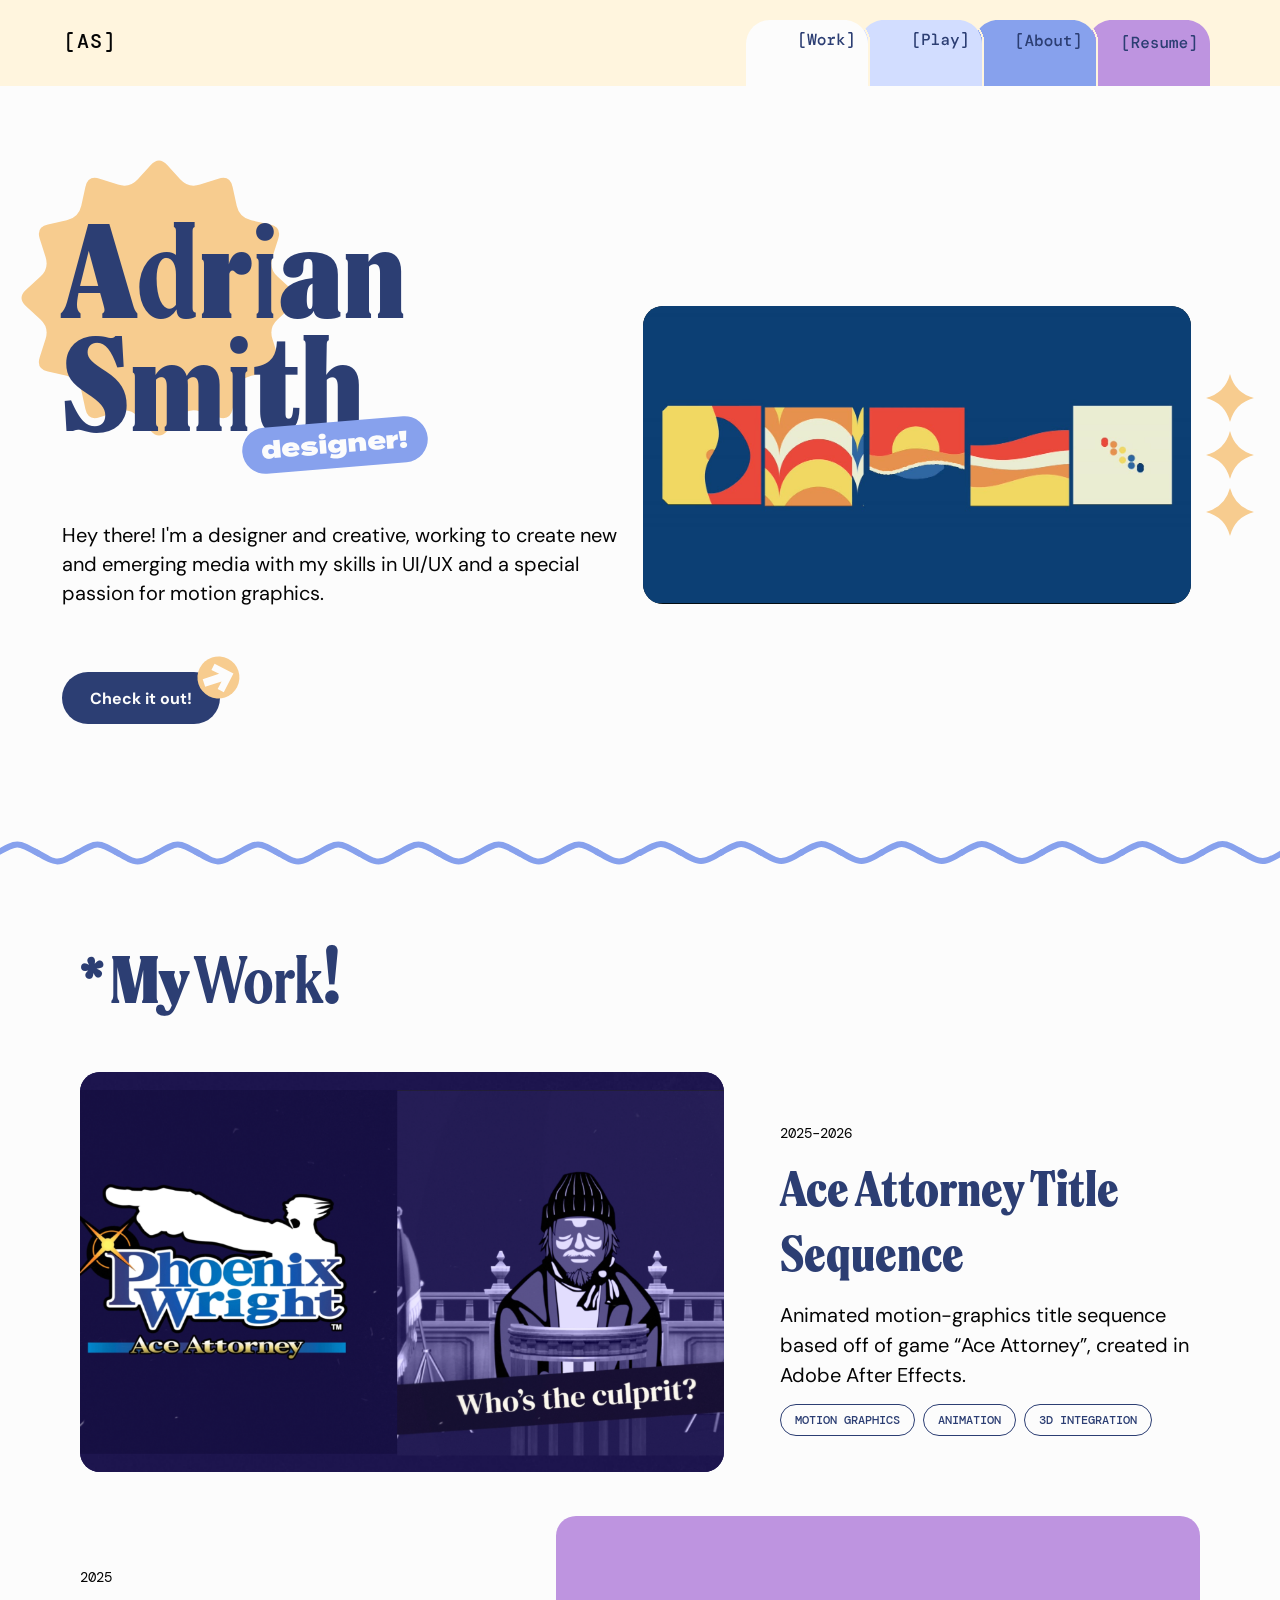
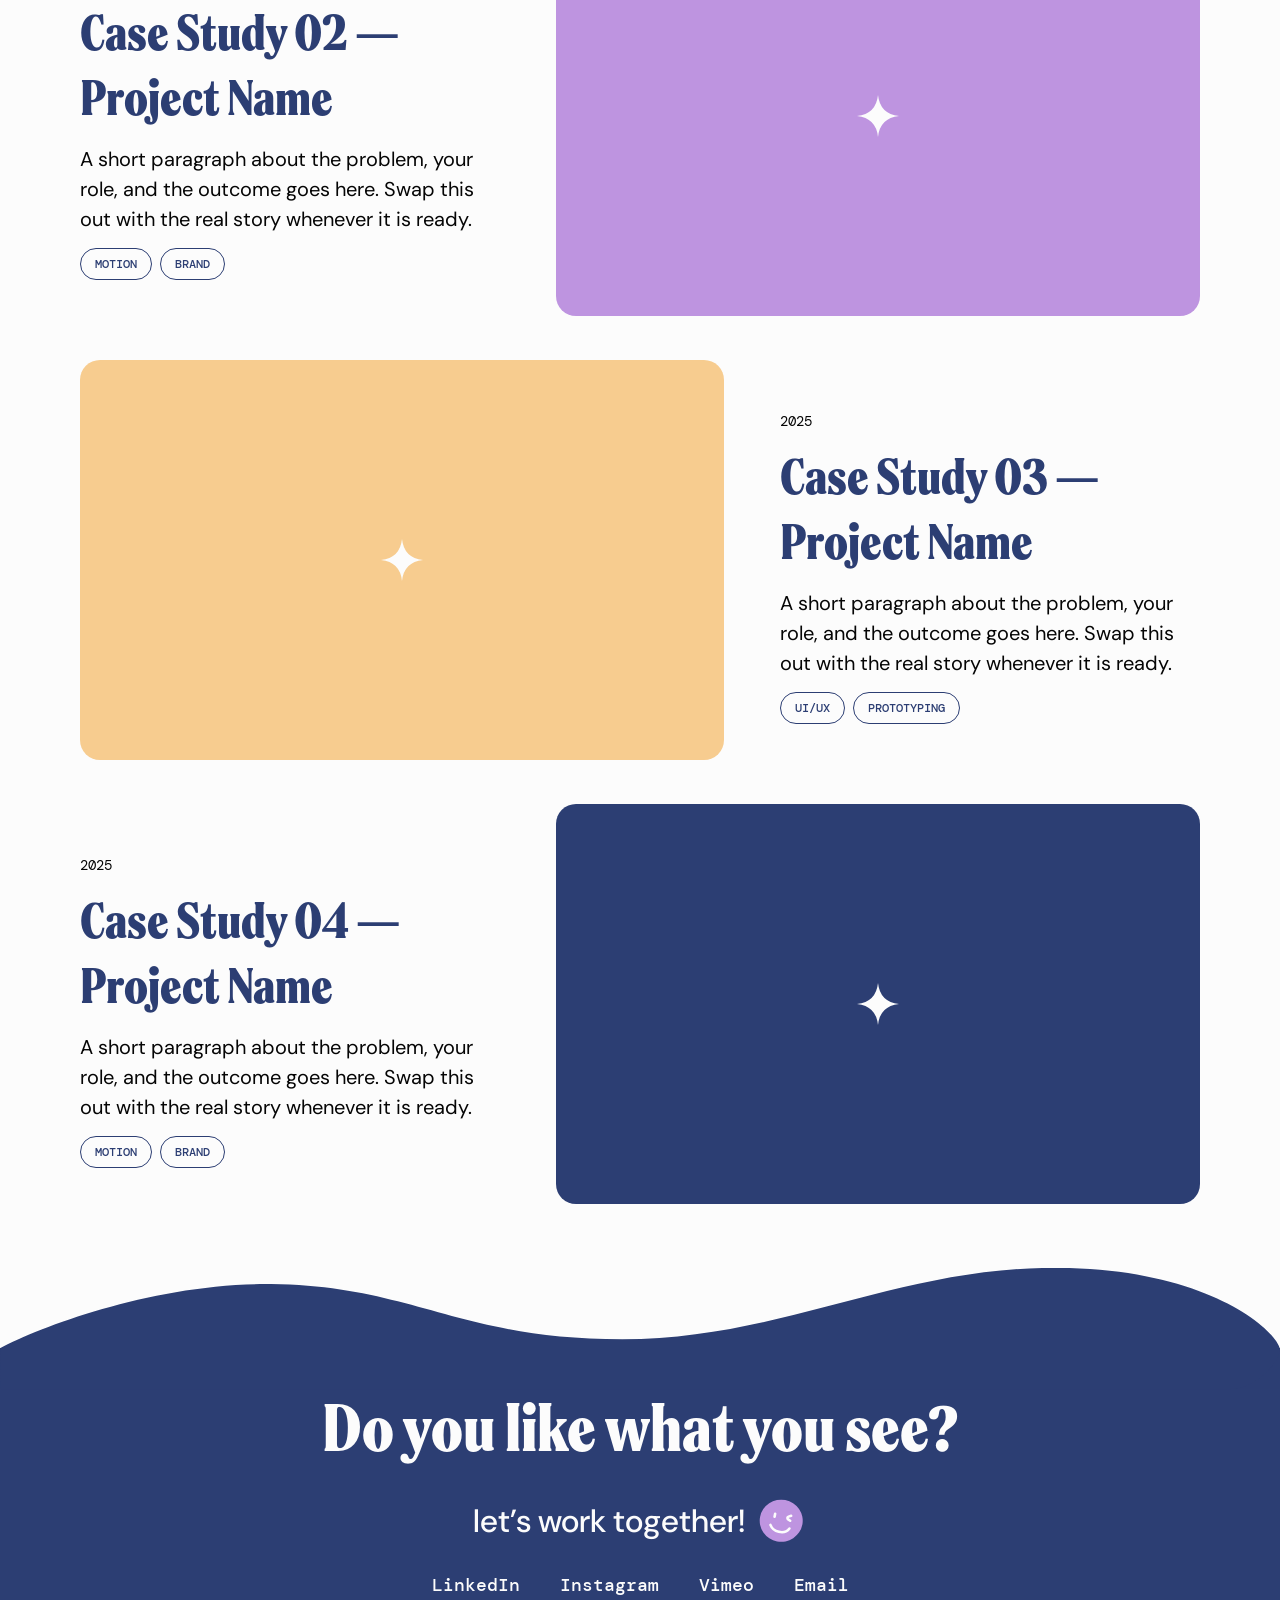
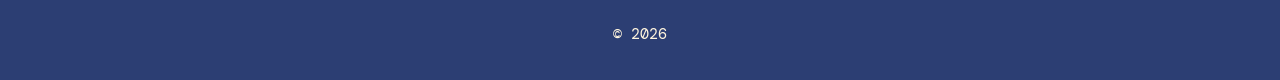
==== index.html @ fb42bdc0 "Add files via upload" ====
<!DOCTYPE html>
<html lang="en">
<head>
<meta charset="utf-8">
<meta name="viewport" content="width=device-width, initial-scale=1, viewport-fit=cover">
<meta name="theme-color" content="#fff5de">
<title>Adrian Smith — Designer</title>
<link rel="preconnect" href="https://fonts.googleapis.com">
<link rel="preconnect" href="https://fonts.gstatic.com" crossorigin>
<link href="https://fonts.googleapis.com/css2?family=DM+Mono:wght@400;500&family=DM+Sans:opsz,wght@9..40,400;9..40,500;9..40,600;9..40,700&display=swap" rel="stylesheet">
<link rel="stylesheet" href="styles.css">
<script>(function(){var d=document.documentElement;try{if(!matchMedia('(prefers-reduced-motion: reduce)').matches){d.classList.add('js');window.__RV_SELECTORS=".hero__title, .hero__intro, .hero .cta, .work__title, .cs__date, .cs__title, .cs__desc, .cs__tags, .case__col > *, .case__caption, .footer__title, .footer__ask, .footer__links, .footer__copy";setTimeout(function(){if(!window.__rv)d.classList.remove('js')},5000);}}catch(e){}})();</script>
</head>
<body>

<header class="navbar"><div class="navbar__inner">
  <a class="navbar__logo" href="#">[AS]</a>
  <nav class="navbar__tabs" aria-label="Primary">
    <a class="tab tab--work"   href="#work"   aria-label="Work"><img src="assets/tab_work.svg" alt=""></a>
    <a class="tab tab--play"   href="play.html"   aria-label="Play"><img src="assets/tab_play.svg" alt=""></a>
    <a class="tab tab--about"  href="about.html"  aria-label="About"><img src="assets/tab_about.svg" alt=""></a>
    <a class="tab tab--resume" href="resume.html" aria-label="Resume"><img src="assets/tab_resume.svg" alt=""></a>
  </nav>
</div></header>

<main>
  <section class="hero" aria-label="Introduction"><div class="hero__inner">
    <div class="hero__copy">
      <div class="hero__title">
        <img class="hero__burst" src="assets/starburst.svg" alt="">
        <h1 class="hero__name" aria-label="Adrian Smith, designer, maker, thinker and creative"><span aria-hidden="true">A<span class="w4">d</span>r<span class="w3">i</span>a<span class="w5">n</span><br>S<span class="w5">m</span><span class="w3">i</span>t<span class="w5">h</span></span></h1>
        <div class="hero__tag" id="tag" aria-hidden="true"><span id="tag-text">designer!</span></div>
      </div>
      <p class="hero__intro">Hey there! I'm a designer and creative, working to create new and emerging media with my skills in UI/UX and a special passion for motion graphics.</p>
      <a class="cta" id="cta" href="#work"><span class="cta__pill">Check it out!</span><img class="cta__arrow" src="assets/small_arrow.svg" alt=""></a>
    </div>

    <div class="hero__reel">
      <video id="reel" src="assets/motion-reel.mp4" poster="assets/reel-poster.jpg" autoplay muted loop playsinline preload="auto" aria-label="Motion reel"></video>
    </div>

    <img class="hero__sparkles" src="assets/sparkles.svg" alt="">
    <img class="hero__sparkles hero__sparkles--h" src="assets/sparkles-horizontal.svg" alt="">
  </div></section>

  <section class="work" id="work" aria-labelledby="work-title"><div class="work__inner">
    <div class="work__squiggle" aria-hidden="true"><img src="assets/border-element.svg" alt=""></div>
    <h2 class="work__title" id="work-title"><span>* My </span><span class="r">Work</span><span class="bang">!</span></h2>
    <article class="cs cs--link">
      <div class="cs__media cs__media--photo"><img class="cs__photo" src="assets/ace-attorney.png" alt="Ace Attorney title sequence frame" onerror="this.remove()"></div>
      <div class="cs__text">
        <p class="cs__date">2025–2026</p>
        <h3 class="cs__title"><a class="cs__link" href="ace-attorney.html" data-pt="ace-attorney">Ace Attorney Title Sequence</a></h3>
        <p class="cs__desc">Animated motion-graphics title sequence based off of game “Ace Attorney”, created in Adobe After Effects.</p>
        <ul class="cs__tags"><li>MOTION GRAPHICS</li><li>ANIMATION</li><li>3D INTEGRATION</li></ul>
      </div>
    </article>
    <article class="cs">
      <div class="cs__text">
        <p class="cs__date">2025</p>
        <h3 class="cs__title">Case Study 02 — Project Name</h3>
        <p class="cs__desc">A short paragraph about the problem, your role, and the outcome goes here. Swap this out with the real story whenever it is ready.</p>
        <ul class="cs__tags"><li>MOTION</li><li>BRAND</li></ul>
      </div>
      <div class="cs__media cs__media--purple"><img class="cs__star" src="assets/star-white.svg" alt=""></div>
    </article>
    <article class="cs">
      <div class="cs__media cs__media--yellow"><img class="cs__star" src="assets/star-white.svg" alt=""></div>
      <div class="cs__text">
        <p class="cs__date">2025</p>
        <h3 class="cs__title">Case Study 03 — Project Name</h3>
        <p class="cs__desc">A short paragraph about the problem, your role, and the outcome goes here. Swap this out with the real story whenever it is ready.</p>
        <ul class="cs__tags"><li>UI/UX</li><li>PROTOTYPING</li></ul>
      </div>
    </article>
    <article class="cs">
      <div class="cs__text">
        <p class="cs__date">2025</p>
        <h3 class="cs__title">Case Study 04 — Project Name</h3>
        <p class="cs__desc">A short paragraph about the problem, your role, and the outcome goes here. Swap this out with the real story whenever it is ready.</p>
        <ul class="cs__tags"><li>MOTION</li><li>BRAND</li></ul>
      </div>
      <div class="cs__media cs__media--blue"><img class="cs__star" src="assets/star-white.svg" alt=""></div>
    </article>
  </div></section>
</main>

<footer class="footer">
  <img class="footer__wave" src="assets/footer-wave.svg" alt="">
  <div class="footer__inner">
    <h2 class="footer__title">Do you like what you see?</h2>
    <p class="footer__ask">let’s work together! <span class="footer__smiley"><img src="assets/smiley.svg" alt=""></span></p>
    <nav class="footer__links" aria-label="Contact and social links">
      <a href="https://www.linkedin.com/in/emadriansmith" target="_blank" rel="noopener">LinkedIn</a>
      <a href="https://www.instagram.com/adrian.s.design/" target="_blank" rel="noopener">Instagram</a>
      <a href="https://vimeo.com/adriansdesign" target="_blank" rel="noopener">Vimeo</a>
      <a href="mailto:e.adriansdesign@gmail.com">Email</a>
    </nav>
    <p class="footer__copy">© 2026</p>
  </div>
</footer>

<script>
(function(){
  var reduce = window.matchMedia('(prefers-reduced-motion: reduce)').matches;

  /* ---- tagline: designer! → maker! → thinker! → creative! ---- */
  var words = [
    {t:'designer!', c:'#87a1ed', r:-4.7},
    {t:'maker!',    c:'#f7cc8f', r:6.92},
    {t:'thinker!',  c:'#be94e0', r:-6.29},
    {t:'creative!', c:'#8a38f5', r:5.42}
  ];
  var tag = document.getElementById('tag'), label = document.getElementById('tag-text'), i = 0, timer;
  function show(n){
    var w = words[n];
    tag.style.setProperty('--tag-bg', w.c);
    tag.style.setProperty('--tag-rot', w.r + 'deg');
    label.classList.add('is-out');
    setTimeout(function(){ label.textContent = w.t; label.classList.remove('is-out'); }, 130);
  }
  function start(){ stop(); timer = setInterval(function(){ i = (i + 1) % words.length; show(i); }, 2200); }
  function stop(){ clearInterval(timer); }
  tag.style.setProperty('--tag-bg', words[0].c); tag.style.setProperty('--tag-rot', words[0].r + 'deg');
  if (!reduce){
    start();
    document.addEventListener('visibilitychange', function(){ document.hidden ? stop() : start(); });
  }

  /* ---- "Check it out!" pressed state: ink fill + arrow spin (145° → 450°) ---- */
  var cta = document.getElementById('cta'), t0 = 0, rel;
  function press(){
    clearTimeout(rel); cta.classList.remove('is-pressed'); void cta.offsetWidth;
    cta.classList.add('is-pressed'); t0 = performance.now();
  }
  function release(){
    clearTimeout(rel);
    rel = setTimeout(function(){ cta.classList.remove('is-pressed'); }, Math.max(0, 620 - (performance.now() - t0)));
  }
  cta.addEventListener('pointerdown', press);
  ['pointerup','pointercancel','pointerleave'].forEach(function(e){ cta.addEventListener(e, release); });
  cta.addEventListener('keydown', function(e){ if ((e.key === 'Enter' || e.key === ' ') && !e.repeat) press(); });
  cta.addEventListener('keyup', release);
  cta.addEventListener('blur', release);

  /* ---- reduced motion: don't autoplay the reel ---- */
  if (reduce){ var v = document.getElementById('reel'); v.removeAttribute('autoplay'); v.pause(); v.controls = true; }
})();
</script>
<script src="site.js"></script>
</body>
</html>
---- styles.css ----
@font-face{font-family:"Spirits";src:url("fonts/SpiritsNeutral-Light.ttf") format("truetype");font-weight:300;font-display:swap}
@font-face{font-family:"Spirits";src:url("fonts/SpiritsNeutral-Regular.ttf") format("truetype");font-weight:400;font-display:swap}
@font-face{font-family:"Spirits";src:url("fonts/SpiritsNeutral-Medium.ttf") format("truetype");font-weight:500;font-display:swap}
@font-face{font-family:"Spirits";src:url("fonts/SpiritsNeutral-Black.ttf") format("truetype");font-weight:900;font-display:swap}
@font-face{font-family:"Termina";src:url("fonts/Termina-Black.ttf") format("truetype");font-weight:900;font-display:swap}

:root{
  --base:0ms;
  --blue-dark:#2c3e73;
  --blue-light:#87a1ed;
  --bg-page:#fcfcfc;
  --bg-cream:#fff5de;
  --purple:#be94e0;
  --violet:#8a38f5;
  --ink:#050505;
  --yellow:#f7cc8f;
  /* tab width: 122px on desktop, shrinks so all four tabs always fit the screen */
  --tw:min(122px, calc((100vw - 32px) / 3.803));
}
*{box-sizing:border-box}
html{-webkit-text-size-adjust:100%;text-size-adjust:100%}
html,body{margin:0}
html{scroll-behavior:smooth}
body{background:var(--bg-page);color:var(--ink);font-family:"DM Sans",system-ui,sans-serif;overflow-x:hidden}

/* ================= header / navbar (139:382) ================= */
.navbar{background:var(--bg-cream)}
.navbar__inner{
  position:relative;height:86px;max-width:1440px;margin:0 auto;overflow:hidden;
  padding:28px 70px 0 max(64px,env(safe-area-inset-left));
}
.navbar__logo{
  display:inline-block;font:500 20px/normal "DM Mono",ui-monospace,monospace;letter-spacing:1px;
  color:var(--ink);text-decoration:none;white-space:nowrap;
}
.navbar__tabs{position:absolute;right:70px;bottom:0;display:flex;align-items:flex-end}
.tab{
  --tab-color:#fff;
  position:relative;display:block;width:var(--tw);aspect-ratio:122/66;margin-left:calc(var(--tw) * -0.0656);
  transition:transform .22s cubic-bezier(.3,1.4,.5,1);-webkit-tap-highlight-color:transparent;
}
.tab:first-child{margin-left:0}
.tab img{position:absolute;left:0;top:0;width:101.64%;height:100%;max-width:none;display:block}
.tab::after{ /* fills the gap under a tab while it is lifted */
  content:"";position:absolute;left:0;right:0;top:100%;height:calc(var(--tw) * .14);background:var(--tab-color);
}
.tab:focus-visible,.tab:active{transform:translateY(calc(var(--tw) * -.1148));outline:none}
@media (hover:hover){.tab:hover{transform:translateY(calc(var(--tw) * -.1148))}}
.tab--work{--tab-color:#fcfcfc;z-index:4}
.tab--play{--tab-color:#d2ddff;z-index:3}
.tab--about{--tab-color:#87a1ed;z-index:2}
.tab--resume{--tab-color:#be94e0;z-index:1}

/* ================= hero (139:383) ================= */
.hero{background:var(--bg-page)}
.hero__inner{
  --fs:128px;               /* 1em of the title block = the 128px name size in the design */
  --copy-gap:43px;
  position:relative;max-width:1440px;margin:0 auto;min-height:758px;overflow:hidden;
  display:flex;align-items:center;gap:15px;
  padding:16px 64px 36px 62px;
}
.hero__copy{
  flex:none;width:566px;height:480px;
  display:flex;flex-direction:column;align-items:flex-start;gap:var(--copy-gap);
}

/* title block — every size is in em so the whole thing scales with --fs */
.hero__title{
  position:relative;flex:none;margin:0;font-size:var(--fs);
  width:2.8906em;height:2.0547em;
}
.hero__burst{position:absolute;left:-.3906em;top:-.5em;width:2.2969em;height:2.2969em;max-width:none}
.hero__name{
  position:absolute;left:0;top:0;width:2.8906em;margin:0;
  font:900 1em/.88 "Spirits",Georgia,serif;color:var(--blue-dark);white-space:nowrap;
}
.hero__name .w3{font-weight:300}.hero__name .w4{font-weight:400}.hero__name .w5{font-weight:500}

/* tagline pill — cycles designer / maker / thinker / creative (25:69) */
.hero__tag{
  position:absolute;left:1.40625em;top:1.6172em;width:1.4518em;height:.3594em;
  background:var(--tag-bg,#87a1ed);border-radius:.2656em;
  transform:rotate(var(--tag-rot,-4.7deg));
  transition:transform .6s cubic-bezier(.34,1.56,.64,1),background-color .45s ease;
}
.hero__tag span{
  position:absolute;left:calc(var(--fs) * .09375);top:calc(var(--fs) * .09375);width:calc(var(--fs) * 1.2656);display:block;
  font:900 .1875em/.88 "Termina","DM Sans",sans-serif;color:var(--bg-page);text-align:center;white-space:nowrap;
  transition:opacity .13s ease,transform .13s ease;
}
.hero__tag span.is-out{opacity:0;transform:translateY(-.25em) scale(.88)}

.hero__intro{
  flex:none;width:556px;max-width:100%;margin:0;
  font:400 20px/1.45 "DM Sans",system-ui,sans-serif;font-optical-sizing:auto;color:var(--ink);
}

/* "Check it out!" button — normal / hover / clicked (25:137) */
.cta{
  position:relative;flex:none;display:block;width:182.895px;height:73.447px;
  text-decoration:none;-webkit-tap-highlight-color:transparent;
}
.cta:focus-visible{outline:3px solid var(--blue-light);outline-offset:4px;border-radius:100px}
.cta__pill{
  position:absolute;left:0;top:21px;height:52px;display:flex;align-items:flex-start;padding:16px 28px;
  background:var(--blue-dark);border-radius:100px;
  font:700 16px/normal "DM Sans",system-ui,sans-serif;color:var(--bg-page);white-space:nowrap;
  transition:background-color .2s ease;
}
.cta__arrow{ /* the supplied small_arrow.svg already carries the −17.94° resting tilt */
  position:absolute;left:130px;top:0;width:52.895px;height:52.895px;display:block;max-width:none;
  transition:transform .4s cubic-bezier(.34,1.56,.64,1);
}
@media (hover:hover){
  .cta:hover .cta__pill{background:var(--purple)}
  .cta:hover .cta__arrow{transform:rotate(61.14deg)}      /* 43.2° absolute */
}
.cta.is-pressed .cta__pill{background:var(--ink)}
.cta.is-pressed .cta__arrow{
  transform:rotate(107.94deg);                             /* rests at 90° absolute */
  animation:arrow-spin .61s cubic-bezier(.5,0,.5,1) forwards;
}
@keyframes arrow-spin{from{transform:rotate(162.94deg)}to{transform:rotate(467.94deg)}}  /* 145° → 450° */

.hero__reel{
  position:relative;flex:0 1 708px;min-width:0;aspect-ratio:708/384;
  border-radius:20px;overflow:hidden;background:#030d12;
}
.hero__reel video{position:absolute;inset:0;width:100%;height:100%;object-fit:cover;display:block}
.hero__sparkles{flex:none;width:48px;height:162px;margin-right:-38px;display:block}
.hero__sparkles--h{display:none}

/* ================= stacked layout: tablet + phone ================= */
@media (max-width:1239px){
  .hero__inner{
    --fs:min(128px, calc((100vw - 40px) / 3.3));
    --copy-gap:clamp(24px, 4.5vw, 43px);
    flex-direction:column;align-items:flex-start;justify-content:flex-start;
    min-height:0;gap:clamp(28px,5vw,44px);
    padding:calc(var(--fs) * .5 + 14px) 20px 40px 20px;   /* top room for the starburst overhang */
  }
  .hero__copy{width:100%;height:auto}
  .hero__title{margin-left:calc(var(--fs) * .3906)}   /* room for the starburst overhang */
  .hero__intro{width:100%;max-width:560px;font-size:clamp(17px,2.4vw,20px)}
  .hero__reel{flex:none;width:100%;border-radius:clamp(14px,2.5vw,20px)}
  .hero__sparkles{display:none}
  .hero__sparkles--h{
    display:block;position:absolute;right:calc(20px + 4%);margin:0;width:clamp(78px,12vw,108px);height:auto;
    bottom:calc(40px + (100vw - 40px) * .5424 - 11px);   /* straddles the reel's top edge */
  }
}

/* ================= phone: tabs drop under the logo and scale to fit ================= */
@media (max-width:640px){
  .navbar__inner{height:auto;padding:16px 16px 0;display:flex;flex-direction:column;align-items:flex-start;gap:14px}
  .navbar__tabs{position:static;align-self:flex-end}
  .hero__inner{padding-inline:16px}
  .hero__sparkles--h{right:calc(16px + 4%);bottom:calc(40px + (100vw - 32px) * .5424 - 11px)}
}
@media (max-width:640px){ .hero__inner{--fs:min(128px, calc((100vw - 32px) / 3.3))} }


/* ================= case studies / "My Work!" (139:397) ================= */
.work{background:var(--bg-page)}
.work__inner{
  max-width:1440px;margin:0 auto;padding:74px 80px 144px;
  display:flex;flex-direction:column;align-items:stretch;gap:44px;
}
.work__title{
  margin:0;font:900 64px/normal "Spirits",Georgia,serif;letter-spacing:-1px;color:var(--blue-dark);white-space:nowrap;
}
.work__title .r{font-weight:400}
.work__title .bang{font-weight:400;font-size:82px;letter-spacing:-6px}
.cs{display:flex;align-items:center;gap:56px}
.cs__media{
  position:relative;flex:1 0 0;min-width:1px;height:400px;border-radius:20px;overflow:hidden;
  display:flex;align-items:center;justify-content:center;
}
.cs__media--photo{background:#1d1457}
.cs__media--purple{background:var(--purple)}
.cs__media--yellow{background:var(--yellow)}
.cs__media--blue{background:var(--blue-dark)}
.cs__photo{position:absolute;left:0;top:-37.5%;width:101%;height:169.17%;max-width:none;object-fit:cover;display:block}
.cs__star{width:42.3px;height:42.3px;display:block}
.cs__text{flex:none;width:420px;padding-top:16px;display:flex;flex-direction:column;align-items:flex-start;gap:14px}
.cs__date{margin:0;font:400 14px/normal "DM Mono",ui-monospace,monospace;color:var(--ink);white-space:nowrap}
.cs__title{margin:0;font:500 48px/normal "Spirits",Georgia,serif;color:var(--blue-dark)}
.cs__desc{margin:0;font:400 20px/1.5 "DM Sans",system-ui,sans-serif;font-optical-sizing:auto;color:var(--ink)}
.cs__tags{display:flex;flex-wrap:wrap;gap:0 8px;margin:0;padding:0;list-style:none}
.cs__tags li{
  border:1.5px solid var(--blue-dark);border-radius:100px;padding:7px 14px;
  font:500 12px/normal "DM Mono",ui-monospace,monospace;color:var(--blue-dark);white-space:nowrap;
}

@media (max-width:1023px){
  .work__inner{padding:clamp(40px,7vw,74px) clamp(20px,5vw,80px) clamp(64px,10vw,144px);gap:clamp(32px,5vw,44px)}
  .work__title{font-size:clamp(40px,10.5vw,64px)}
  .work__title .bang{font-size:1.28em;letter-spacing:-.073em}
  .cs{flex-direction:column;align-items:stretch;gap:20px}
  .cs__media{order:-1;flex:none;width:100%;height:auto;aspect-ratio:804/400;border-radius:clamp(14px,2.5vw,20px)}
  .cs__text{width:100%;padding-top:0}
  .cs__title{font-size:clamp(30px,7vw,48px)}
  .cs__desc{font-size:clamp(17px,2.4vw,20px)}
  .cs + .cs{margin-top:clamp(12px,3vw,24px)}
}


/* ================= squiggle divider (hero → work) ================= */
.work__inner{position:relative}
.work__squiggle{position:absolute;left:0;right:0;top:-3px;height:24px;overflow:hidden;pointer-events:none}
.work__squiggle img{position:absolute;left:50%;top:0;transform:translateX(-50%);width:1293px;height:24px;max-width:none;display:block}

/* ================= footer (139:449) — shared by every page ================= */
.footer{position:relative;background:var(--blue-dark);color:var(--bg-page)}
.footer__wave{ /* top edge: wave rising 90px above the footer, stretches full width */
  position:absolute;left:0;top:0;width:100%;height:clamp(64px,9.51vw,137px);
  transform:translateY(-65.85%);display:block;pointer-events:none;
}
.footer__inner{
  width:100%;max-width:1440px;margin:0 auto;padding:36px 20px;
  display:flex;flex-direction:column;align-items:center;gap:26px;text-align:center;
}
.footer__title{margin:0;max-width:760px;font:500 64px/normal "Spirits",Georgia,serif;color:var(--bg-page)}
.footer__ask{
  margin:0;display:flex;align-items:center;justify-content:center;gap:11px;
  font:500 32px/normal "DM Sans",system-ui,sans-serif;font-optical-sizing:auto;color:var(--bg-page);
}
.footer__smiley{width:50.43px;height:50.43px;display:flex;align-items:center;justify-content:center;flex:none}
.footer__smiley img{width:50.43px;height:50.43px;display:block}
.footer__links{display:flex;flex-wrap:wrap;justify-content:center;gap:8px 40px}
.footer__links a{
  font:500 18.2px/26px "DM Mono",ui-monospace,monospace;color:var(--bg-page);text-decoration:none;
  transition:color .2s ease;
}
.footer__links a:hover,.footer__links a:focus-visible{color:var(--yellow);outline:none;text-decoration:underline;text-underline-offset:4px}
.footer__copy{margin:0;font:400 15px/normal "DM Mono",ui-monospace,monospace;color:var(--bg-cream)}
@media (max-width:640px){
  .footer__title{font-size:clamp(34px,10vw,64px)}
  .footer__ask{font-size:clamp(22px,6.4vw,32px);gap:8px}
  .footer__inner{gap:22px;padding-block:32px}
  .footer__links{gap:8px 22px}
  .footer__links a{font-size:16px}
}

/* clickable case study row (stretched link) */
.cs--link{position:relative;cursor:pointer}
.cs__link{color:inherit;text-decoration:none}
.cs__link::after{content:"";position:absolute;inset:-12px;border-radius:28px}
.cs__link:focus-visible{outline:none}
.cs__link:focus-visible::after{outline:3px solid var(--blue-light);outline-offset:0}
.cs__media--photo .cs__photo{transition:transform .5s cubic-bezier(.2,.7,.2,1)}
/* highlighter sweep, line by line (JS splits the title into .hl-line spans; plain CSS fallback below) */
.cs__link{
  background-image:linear-gradient(var(--blue-light),var(--blue-light));
  background-repeat:no-repeat;background-position:0 50%;background-size:0% 100%;
  -webkit-box-decoration-break:clone;box-decoration-break:clone;
  padding:0 .12em;margin:0 -.12em;border-radius:.1em;
  transition:background-size .45s cubic-bezier(.65,0,.35,1);
}
.cs--link:hover .cs__link,.cs--link:focus-within .cs__link{background-size:100% 100%}
.cs__link.is-split{background:none;padding:0;margin:0;transition:none}
.hl-line{
  background-image:linear-gradient(var(--blue-light),var(--blue-light));
  background-repeat:no-repeat;background-position:0 50%;background-size:0% 100%;
  padding:0 .12em;margin:0 -.12em;border-radius:.1em;
  transition:background-size var(--d,.4s) cubic-bezier(.65,0,.35,1) var(--out-delay,0s);
}
.cs--link:hover .hl-line,.cs--link:focus-within .hl-line{background-size:100% 100%;transition-delay:var(--in-delay,0s)}

/* page transition: rest of the page fades while the image grows */
.pt-overlay{pointer-events:none}
.pt-leaving body > :not(.pt-overlay){opacity:0;transition:opacity .35s ease .05s}
@media (hover:hover){.cs--link:hover .cs__photo{transform:scale(1.035)}}
@media (prefers-reduced-motion:reduce){.cs__link,.hl-line{transition:none}.cs__media--photo .cs__photo{transition:none}.cs--link:hover .cs__photo{transform:none}}

/* ================= case study page (148:360) ================= */
.case{--pad:clamp(20px,5vw,64px);background:var(--bg-page);padding-bottom:clamp(88px,9vw,128px)}
.case__wrap{max-width:1440px;margin:0 auto;padding-inline:var(--pad)}
.case__intro{padding-top:clamp(32px,5vw,64px);display:flex;flex-direction:column;gap:18px}
.case__title{
  margin:0;max-width:632px;font:500 clamp(46px,9vw,96px)/1.07 "Spirits",Georgia,serif;
  letter-spacing:-1px;color:var(--blue-dark);
}
.case__meta{margin:0;display:grid;grid-template-columns:repeat(3,1fr);align-items:start}
.case__meta-item{display:flex;flex-direction:column;gap:18px}
.case__meta dt{margin:0;font:600 32px/1.45 "DM Sans",system-ui,sans-serif;font-optical-sizing:auto;color:var(--blue-dark)}
.case__meta dd{margin:0;font:400 19px/1.45 "DM Sans",system-ui,sans-serif;font-optical-sizing:auto;color:var(--ink)}
.case__meta-item--start{align-items:flex-start;text-align:left}
.case__meta-item--mid{align-items:center;text-align:center;justify-self:center;max-width:269px}
.case__meta-item--end{align-items:center;text-align:center;justify-self:end;max-width:235px}
.case__concept{display:flex;flex-direction:column;align-items:flex-start;gap:14px;padding:35px 0 17px}

.case__h2{margin:0;font:500 48px/normal "Spirits",Georgia,serif;color:var(--blue-dark)}
.case__h3{margin:0;font:400 24px/normal "DM Sans",system-ui,sans-serif;font-optical-sizing:auto;color:var(--blue-dark)}
.case__p{margin:0;max-width:746px;font:400 20px/1.5 "DM Sans",system-ui,sans-serif;font-optical-sizing:auto;color:var(--ink)}

.case__video{width:min(950px,100%);margin:clamp(20px,3vw,32px) auto 0;padding:10px}
.case__video-frame{position:relative;aspect-ratio:1920/1080;border-radius:15px;overflow:hidden;background:#0b0c12}
.case__video video{position:absolute;inset:0;width:100%;height:100%;object-fit:cover;display:block;background:#0b0c12}

/* centered 916px text column; paragraphs 746px, centered inside it */
.case__col{width:min(916px,100%);margin-inline:auto;display:flex;flex-direction:column;gap:18px}
.case__col .case__p{width:100%;align-self:center}
.case__section{padding-top:clamp(36px,5vw,64px)}
.case__section + .case__section{padding-top:clamp(28px,4vw,48px)}
.case__section--last{padding-top:clamp(28px,4vw,48px)}

.case__sketches{
  width:min(1009px,100%);margin:clamp(20px,3vw,32px) auto 0;padding:0 12.5px;
  display:grid;grid-template-columns:1fr 1fr;column-gap:3px;align-items:stretch;
}
.case__sketch{position:relative;overflow:hidden;border-radius:15px;background:#ebe7df}
.case__sketch img{position:absolute;inset:0;width:100%;height:100%;object-fit:cover;display:block}
.case__sketch--tall{aspect-ratio:490/428}
.case__sketch--wide{aspect-ratio:2338/1060}
.case__sketches-side{display:flex;flex-direction:column;justify-content:space-between;gap:20px}
.case__caption{max-width:466px;align-self:flex-end}

.case__moodboard{
  position:relative;width:min(990px,100%);margin:clamp(20px,3vw,33px) auto 0;aspect-ratio:990/718;
  border-radius:15px;overflow:hidden;background:#6e6e6e;
}
.case__moodboard img{position:absolute;inset:0;width:100%;height:100%;object-fit:cover;display:block}

@media (max-width:760px){
  .case__meta{grid-template-columns:1fr;row-gap:22px}
  .case__meta-item,.case__meta-item--mid,.case__meta-item--end{align-items:flex-start;text-align:left;justify-self:start;max-width:none;gap:4px}
  .case__meta dt{font-size:22px}
  .case__meta dd{font-size:18px}
  .case__h2{font-size:clamp(32px,9vw,48px)}
  .case__h3{font-size:20px}
  .case__p{font-size:18px}
  .case__video{padding:0}
  .case__sketches{grid-template-columns:1fr;row-gap:16px;padding:0}
  .case__caption{align-self:flex-start}
}

@media (prefers-reduced-motion:reduce){
  html{scroll-behavior:auto}
  .tab,.hero__tag,.hero__tag span,.cta__pill,.cta__arrow{transition:none}
  .cta.is-pressed .cta__arrow{animation:none}
}

/* ================= case page entrance ================= */
html.pt-bg{background:var(--bg-page)}
@keyframes rise{from{opacity:0;transform:translateY(18px)}to{opacity:1;transform:none}}
@media (prefers-reduced-motion:no-preference){
  .case__title,.case__meta,.case__concept{animation:rise .7s cubic-bezier(.2,.7,.2,1) both;animation-delay:calc(var(--i,0) * 90ms + var(--base))}
  .case__title{--i:0}.case__meta{--i:1}.case__concept{--i:2}
  html.pt-in{--base:560ms}
}

/* ================= scroll reveal (all pages; only active when JS is running and motion is allowed) ================= */
:is(.hero__title, .hero__intro, .hero .cta, .work__title, .cs__date, .cs__title, .cs__desc, .cs__tags, .case__col > *, .case__caption, .footer__title, .footer__ask, .footer__links, .footer__copy){
  transition:opacity .7s ease var(--rv-delay,0ms),transform .7s cubic-bezier(.2,.7,.2,1) var(--rv-delay,0ms);
}
html.js :is(.hero__title, .hero__intro, .hero .cta, .work__title, .cs__date, .cs__title, .cs__desc, .cs__tags, .case__col > *, .case__caption, .footer__title, .footer__ask, .footer__links, .footer__copy):not(.in){opacity:0;transform:translateY(18px)}
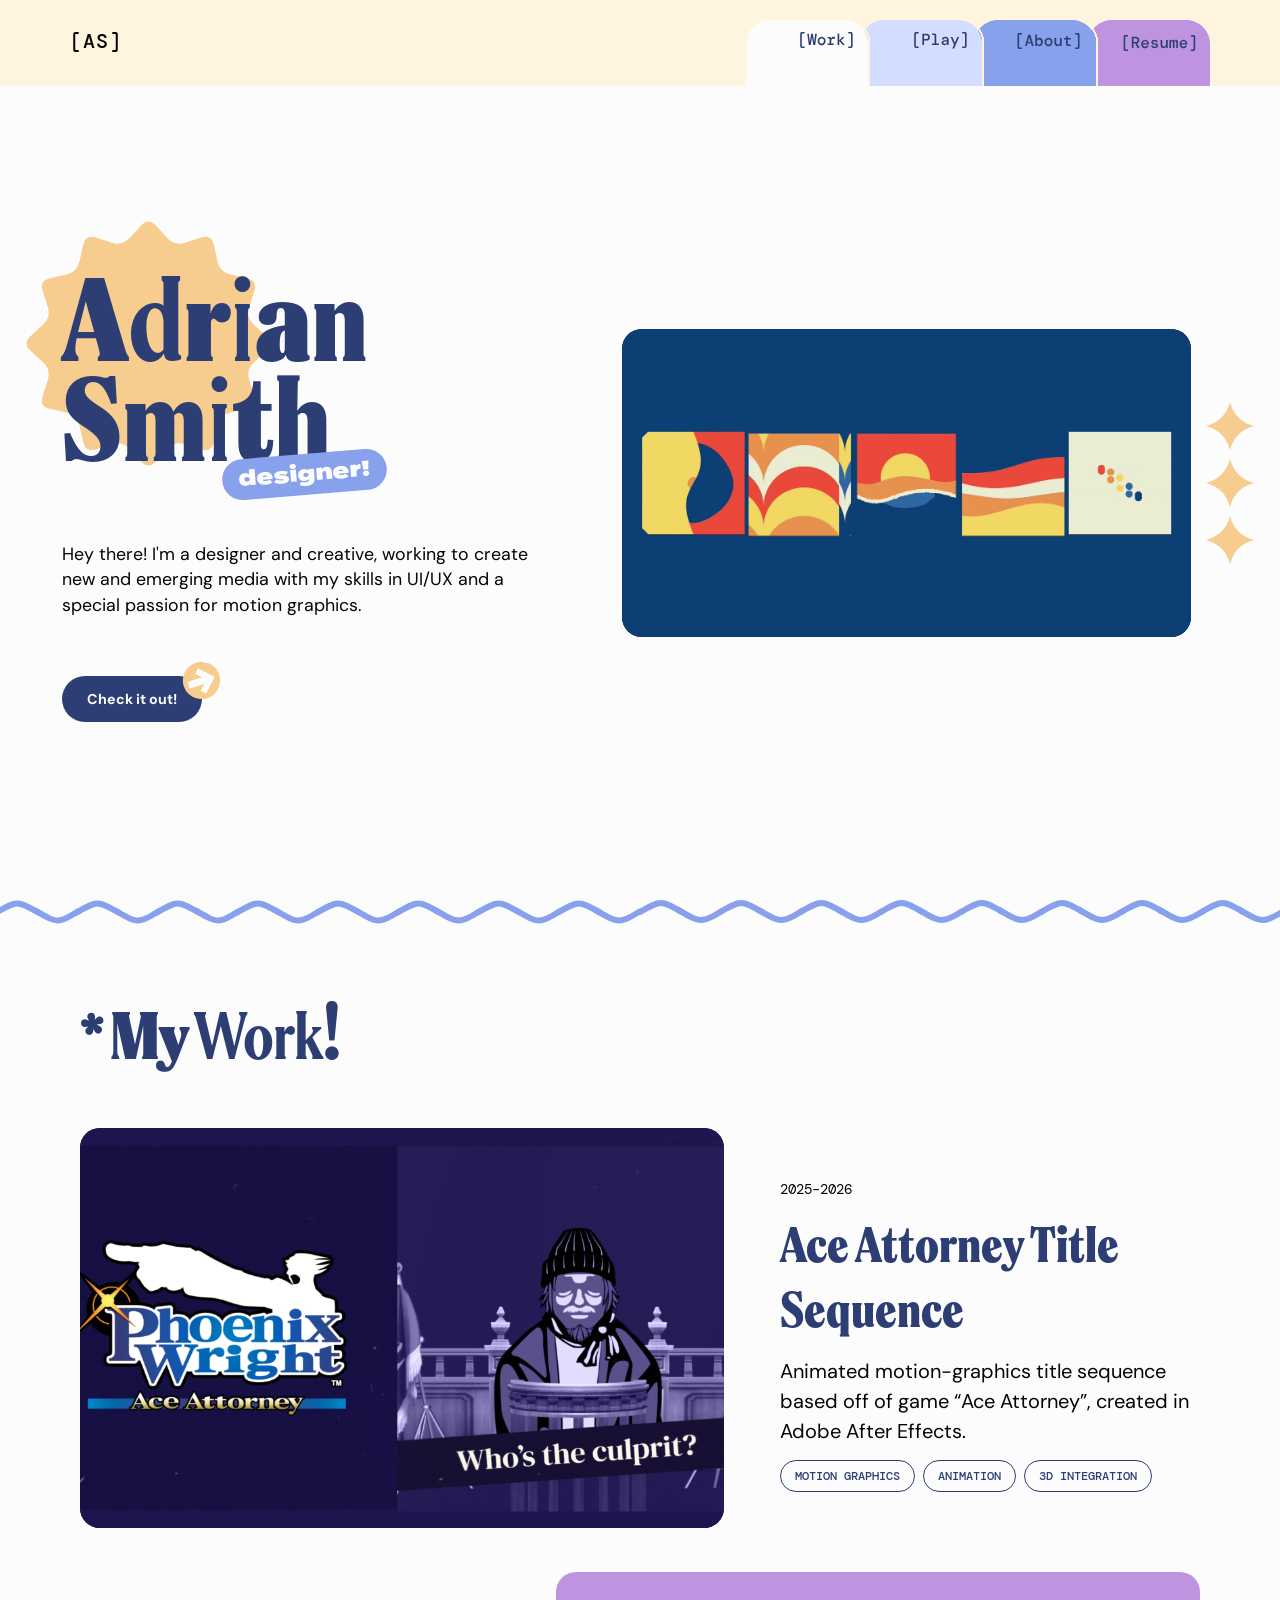
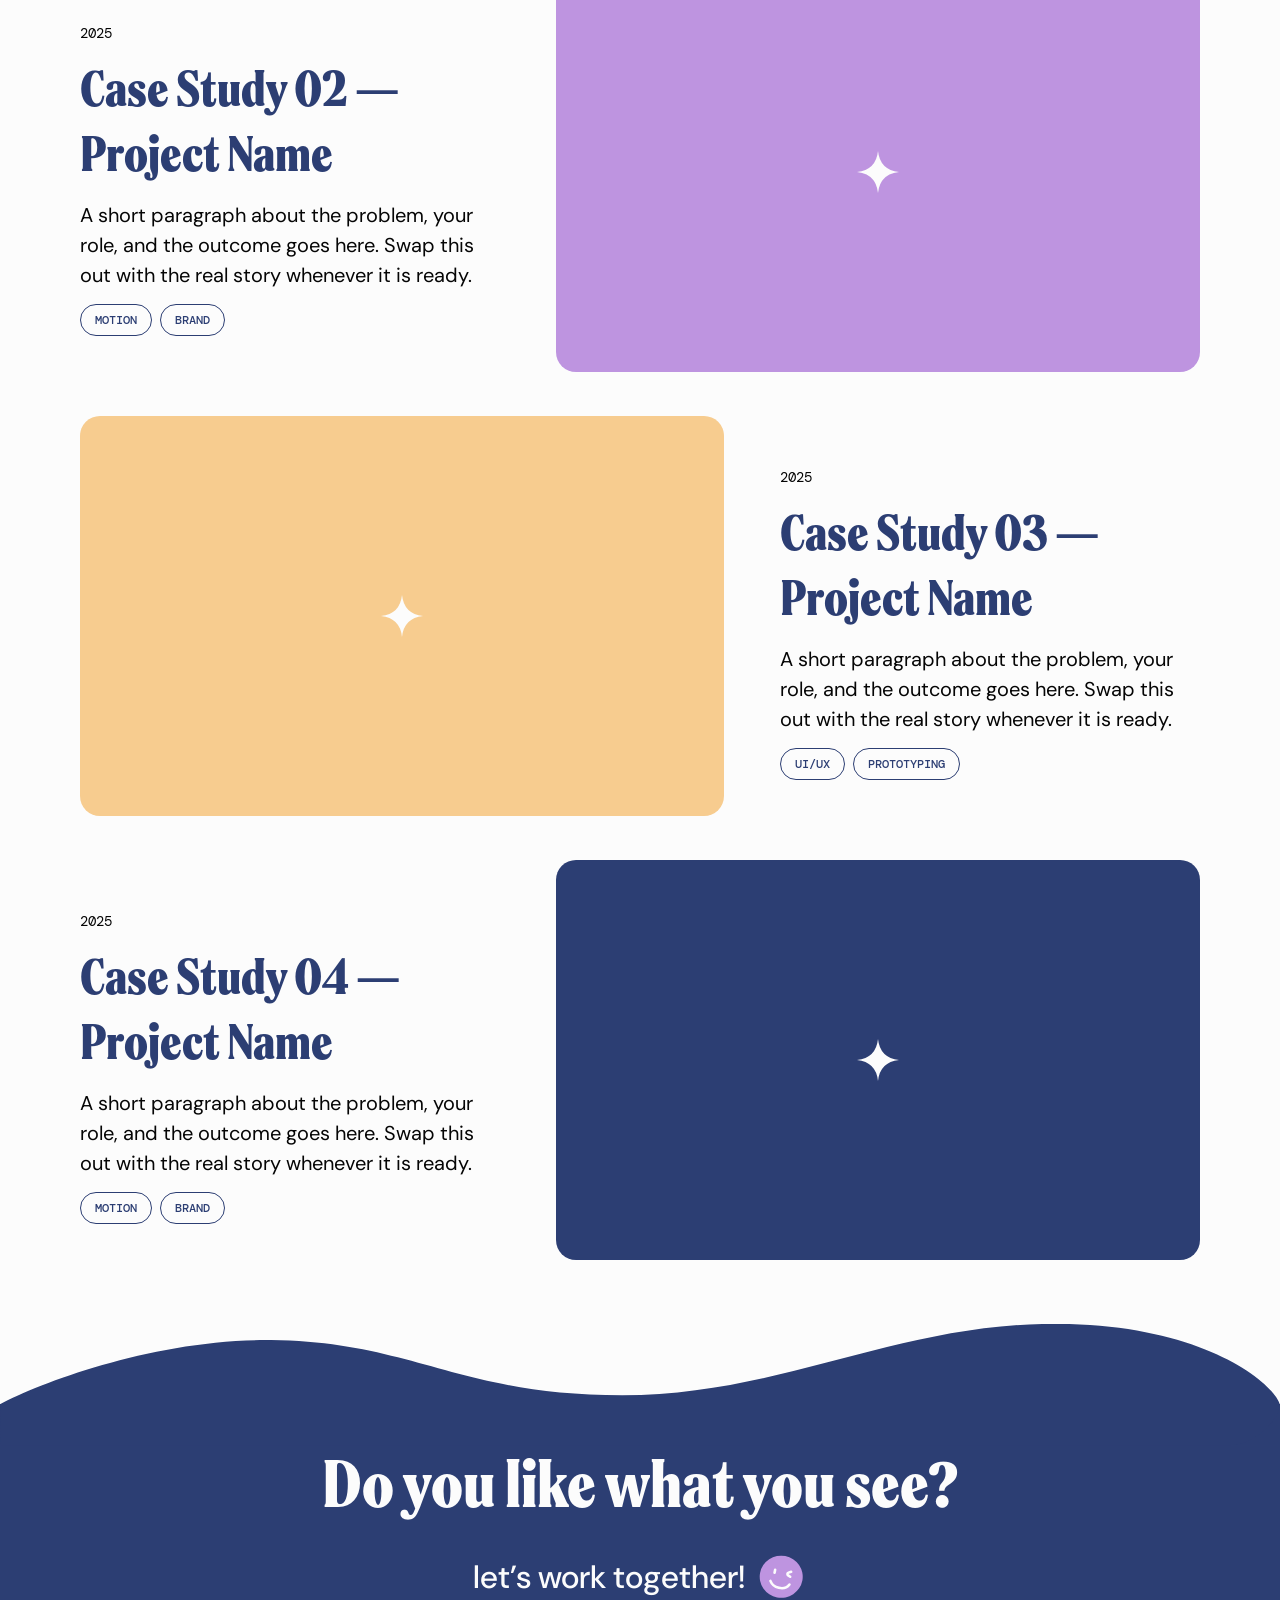
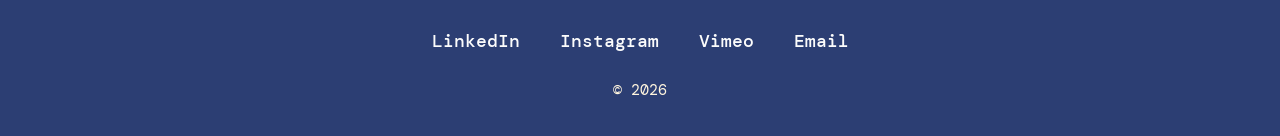
==== commit 25179db8: "Add files via upload" ====
--- a/index.html
+++ b/index.html
@@ -119,7 +119,7 @@
     label.classList.add('is-out');
     setTimeout(function(){ label.textContent = w.t; label.classList.remove('is-out'); }, 130);
   }
-  function start(){ stop(); timer = setInterval(function(){ i = (i + 1) % words.length; show(i); }, 2200); }
+  function start(){ stop(); timer = setInterval(function(){ i = (i + 1) % words.length; show(i); }, 1700); }
   function stop(){ clearInterval(timer); }
   tag.style.setProperty('--tag-bg', words[0].c); tag.style.setProperty('--tag-rot', words[0].r + 'deg');
   if (!reduce){
@@ -143,8 +143,8 @@
   cta.addEventListener('keyup', release);
   cta.addEventListener('blur', release);
 
-  /* ---- reduced motion: don't autoplay the reel ---- */
-  if (reduce){ var v = document.getElementById('reel'); v.removeAttribute('autoplay'); v.pause(); v.controls = true; }
+
+
 })();
 </script>
 <script src="site.js"></script>
--- a/styles.css
+++ b/styles.css
@@ -6,6 +6,7 @@
 
 :root{
   --base:0ms;
+  --edge:70px;                /* space between the screen edge and the logo / tabs */
   --blue-dark:#2c3e73;
   --blue-light:#87a1ed;
   --bg-page:#fcfcfc;
@@ -20,20 +21,28 @@
 *{box-sizing:border-box}
 html{-webkit-text-size-adjust:100%;text-size-adjust:100%}
 html,body{margin:0}
-html{scroll-behavior:smooth}
+html:not(.js){scroll-behavior:smooth}
+html{scroll-padding-top:var(--nav-vis,86px)}
 body{background:var(--bg-page);color:var(--ink);font-family:"DM Sans",system-ui,sans-serif;overflow-x:hidden}
 
 /* ================= header / navbar (139:382) ================= */
-.navbar{background:var(--bg-cream)}
+.navbar{
+  background:var(--bg-cream);position:sticky;top:0;z-index:100;
+  transition:transform .38s cubic-bezier(.2,.7,.2,1);
+}
+/* large screens: the nav scales up together with the hero (--nk is set in site.js, 1 → 1.25) */
+@media (min-width:1100px){.navbar__inner{zoom:var(--nk,1)}}
+@media (max-width:899px){:root{--edge:32px}}
+@media (max-width:640px){:root{--edge:16px}}
 .navbar__inner{
-  position:relative;height:86px;max-width:1440px;margin:0 auto;overflow:hidden;
-  padding:28px 70px 0 max(64px,env(safe-area-inset-left));
+  position:relative;height:86px;width:100%;overflow:hidden;
+  padding:28px calc(var(--edge) / var(--nk,1)) 0;      /* logo + tabs sit --edge (70px) from the screen edges */
 }
 .navbar__logo{
   display:inline-block;font:500 20px/normal "DM Mono",ui-monospace,monospace;letter-spacing:1px;
   color:var(--ink);text-decoration:none;white-space:nowrap;
 }
-.navbar__tabs{position:absolute;right:70px;bottom:0;display:flex;align-items:flex-end}
+.navbar__tabs{position:absolute;right:calc(var(--edge) / var(--nk,1));bottom:0;display:flex;align-items:flex-end}
 .tab{
   --tab-color:#fff;
   position:relative;display:block;width:var(--tw);aspect-ratio:122/66;margin-left:calc(var(--tw) * -0.0656);
@@ -41,8 +50,9 @@
 }
 .tab:first-child{margin-left:0}
 .tab img{position:absolute;left:0;top:0;width:101.64%;height:100%;max-width:none;display:block}
-.tab::after{ /* fills the gap under a tab while it is lifted */
-  content:"";position:absolute;left:0;right:0;top:100%;height:calc(var(--tw) * .14);background:var(--tab-color);
+.tab::after{ /* fills the gap under a lifted tab; its right edge carries the same 2px cream separator as the tab artwork */
+  content:"";position:absolute;left:0;right:calc(var(--tw) * -.0164);top:calc(100% - 1px);height:calc(var(--tw) * .14 + 1px);
+  background:linear-gradient(to right,var(--tab-color) calc(100% - var(--tw) * .0164),var(--bg-cream) 0);
 }
 .tab:focus-visible,.tab:active{transform:translateY(calc(var(--tw) * -.1148));outline:none}
 @media (hover:hover){.tab:hover{transform:translateY(calc(var(--tw) * -.1148))}}
@@ -52,7 +62,7 @@
 .tab--resume{--tab-color:#be94e0;z-index:1}
 
 /* ================= hero (139:383) ================= */
-.hero{background:var(--bg-page)}
+.hero{background:var(--bg-page);overflow:hidden}
 .hero__inner{
   --fs:128px;               /* 1em of the title block = the 128px name size in the design */
   --copy-gap:43px;
@@ -131,8 +141,18 @@
 .hero__sparkles{flex:none;width:48px;height:162px;margin-right:-38px;display:block}
 .hero__sparkles--h{display:none}
 
+/* desktop: hero fills the first screen exactly (window height minus the header, never more).
+   The text block grows only a little (--kc); the motion reel takes all the remaining width/height (--reel-w, set in JS) */
+@media (min-width:1100px){
+  .hero{height:calc(100svh - var(--header-h,86px));min-height:380px;display:flex;align-items:stretch}
+  .hero__inner{flex:1 1 auto;width:100%;max-width:none;height:auto;min-height:0;margin:0;justify-content:center;align-items:center}
+  .hero__copy{zoom:var(--kc,1);margin-right:var(--copy-extra,0px)}   /* extra space between text and reel */
+  .hero__reel{flex:none;width:var(--reel-w,708px)}
+}
+
 /* ================= stacked layout: tablet + phone ================= */
-@media (max-width:1239px){
+@media (max-width:1099px){
+  .hero{min-height:calc(100svh - var(--header-h,86px))}
   .hero__inner{
     --fs:min(128px, calc((100vw - 40px) / 3.3));
     --copy-gap:clamp(24px, 4.5vw, 43px);
@@ -155,10 +175,15 @@
 @media (max-width:640px){
   .navbar__inner{height:auto;padding:16px 16px 0;display:flex;flex-direction:column;align-items:flex-start;gap:14px}
   .navbar__tabs{position:static;align-self:flex-end}
+  .navbar__logo{line-height:26px}
+  .navbar.is-compact{transform:translateY(-56px)}
   .hero__inner{padding-inline:16px}
   .hero__sparkles--h{right:calc(16px + 4%);bottom:calc(40px + (100vw - 32px) * .5424 - 11px)}
 }
-@media (max-width:640px){ .hero__inner{--fs:min(128px, calc((100vw - 32px) / 3.3))} }
+@media (max-width:640px){
+  .hero__inner{--fs:min(128px, calc((100vw - 32px) / 3.3));--copy-gap:20px;gap:20px;padding-top:calc(var(--fs) * .5 + 6px);padding-bottom:24px}
+  .hero__sparkles--h{bottom:calc(24px + (100vw - 32px) * .5424 - 11px)}
+}
 
 
 /* ================= case studies / "My Work!" (139:397) ================= */
@@ -208,7 +233,7 @@
 
 /* ================= squiggle divider (hero → work) ================= */
 .work__inner{position:relative}
-.work__squiggle{position:absolute;left:0;right:0;top:-3px;height:24px;overflow:hidden;pointer-events:none}
+.work__squiggle{position:absolute;left:0;right:0;top:0;height:24px;overflow:hidden;pointer-events:none}
 .work__squiggle img{position:absolute;left:50%;top:0;transform:translateX(-50%);width:1293px;height:24px;max-width:none;display:block}
 
 /* ================= footer (139:449) — shared by every page ================= */
@@ -270,7 +295,7 @@
 
 /* page transition: rest of the page fades while the image grows */
 .pt-overlay{pointer-events:none}
-.pt-leaving body > :not(.pt-overlay){opacity:0;transition:opacity .35s ease .05s}
+.pt-leaving body > :not(.pt-overlay){opacity:0;transition:opacity .4s ease .12s}
 @media (hover:hover){.cs--link:hover .cs__photo{transform:scale(1.035)}}
 @media (prefers-reduced-motion:reduce){.cs__link,.hl-line{transition:none}.cs__media--photo .cs__photo{transition:none}.cs--link:hover .cs__photo{transform:none}}
 
@@ -346,9 +371,9 @@
 html.pt-bg{background:var(--bg-page)}
 @keyframes rise{from{opacity:0;transform:translateY(18px)}to{opacity:1;transform:none}}
 @media (prefers-reduced-motion:no-preference){
-  .case__title,.case__meta,.case__concept{animation:rise .7s cubic-bezier(.2,.7,.2,1) both;animation-delay:calc(var(--i,0) * 90ms + var(--base))}
-  .case__title{--i:0}.case__meta{--i:1}.case__concept{--i:2}
-  html.pt-in{--base:560ms}
+  .case__title,.case__meta,.case__concept,.case__video{animation:rise .7s cubic-bezier(.2,.7,.2,1) both;animation-delay:calc(var(--i,0) * 90ms + var(--base))}
+  .case__title{--i:0}.case__meta{--i:1}.case__concept{--i:2}.case__video{--i:3}
+  html.pt-in{--base:150ms}
 }
 
 /* ================= scroll reveal (all pages; only active when JS is running and motion is allowed) ================= */
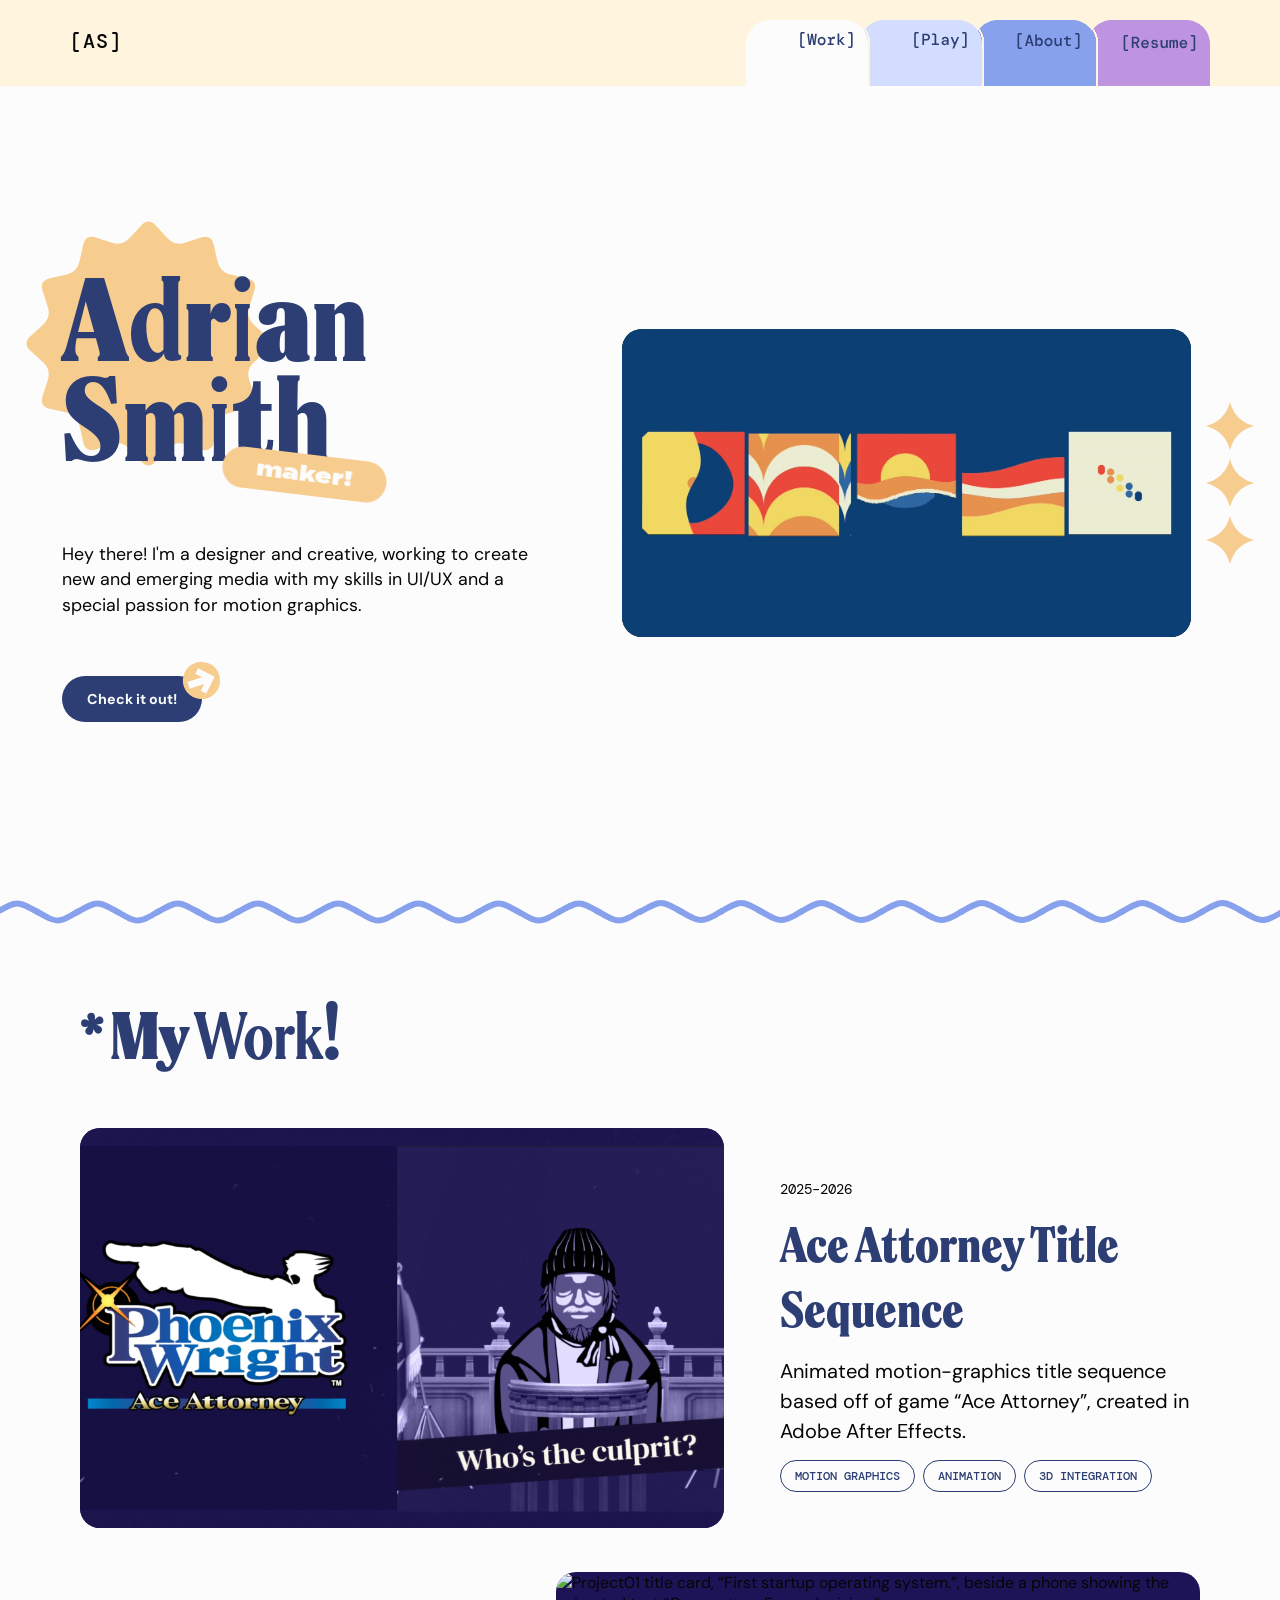
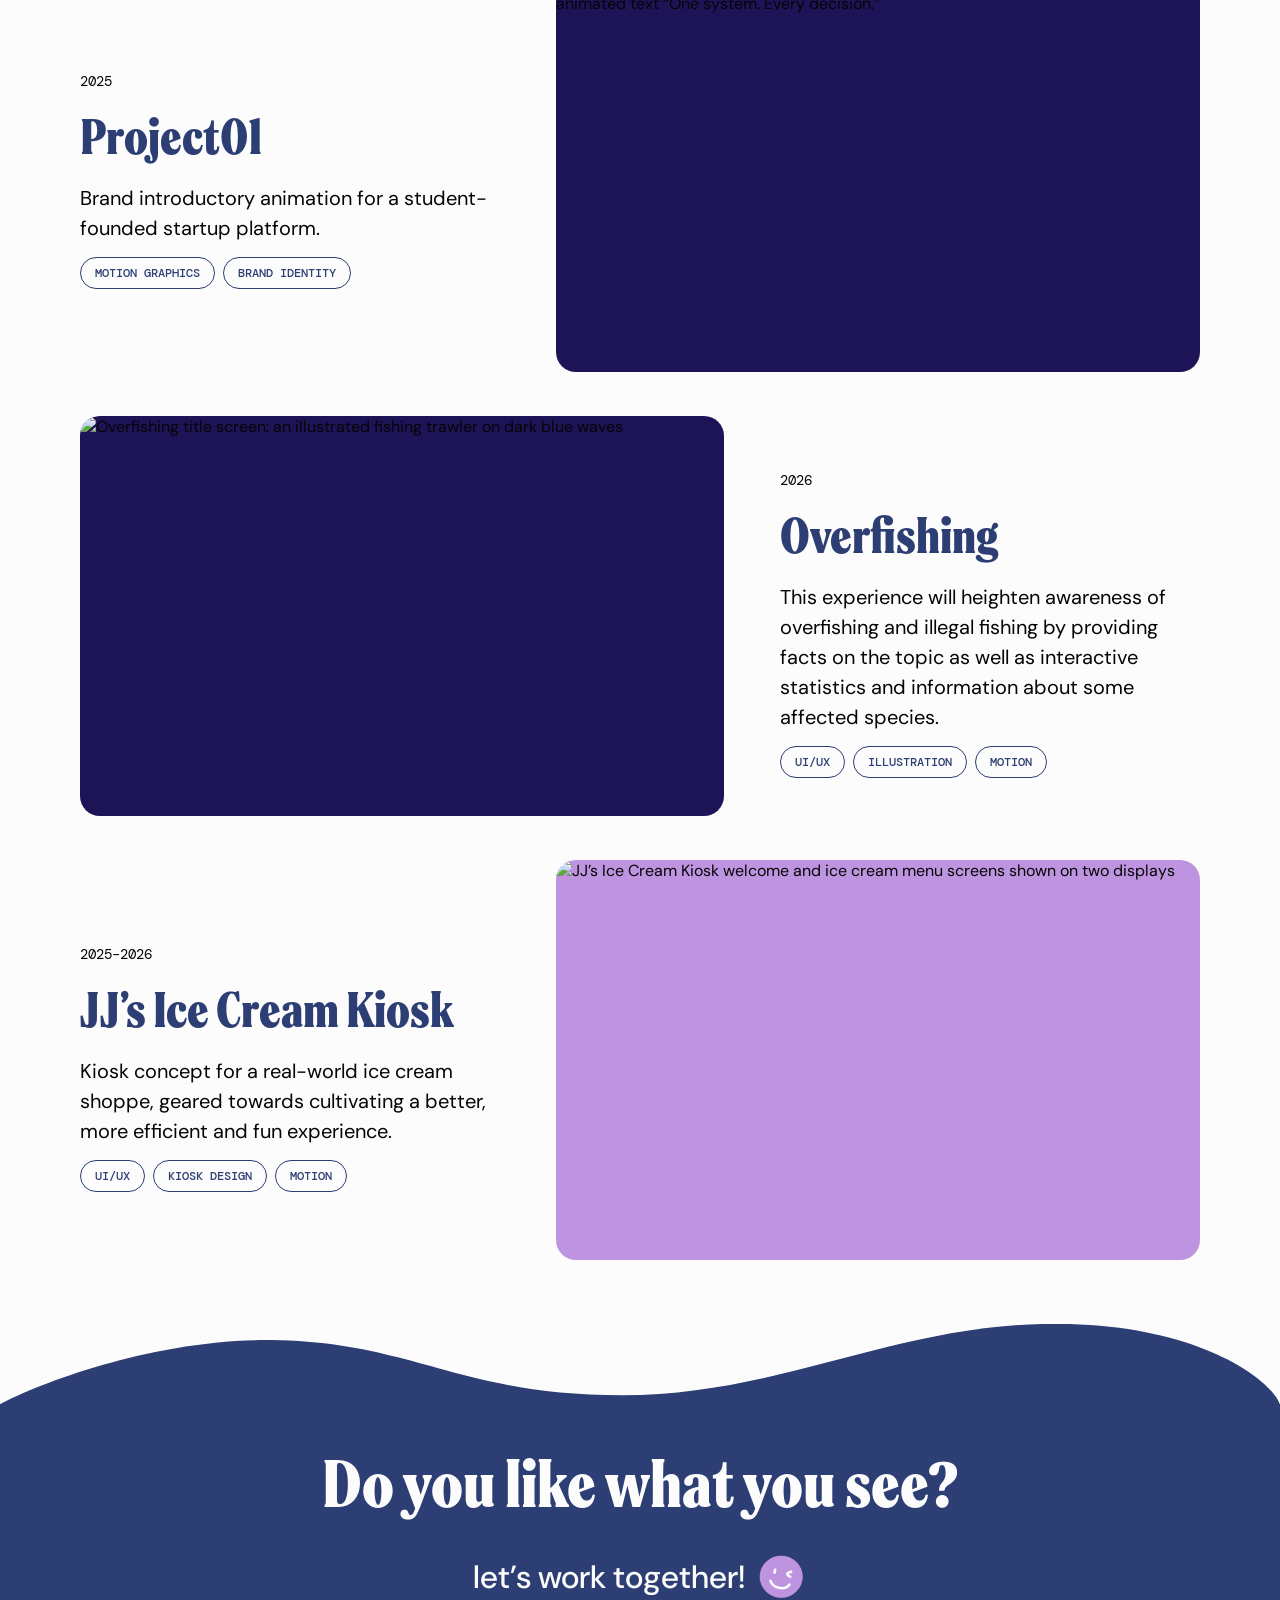
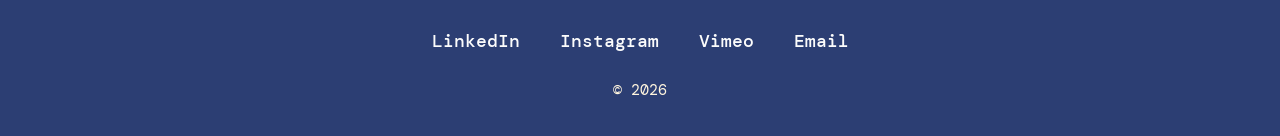
==== commit 0facfe8a: "Assets and HTML for portfolio" ====
--- a/index.html
+++ b/index.html
@@ -9,7 +9,7 @@
 <link rel="preconnect" href="https://fonts.gstatic.com" crossorigin>
 <link href="https://fonts.googleapis.com/css2?family=DM+Mono:wght@400;500&family=DM+Sans:opsz,wght@9..40,400;9..40,500;9..40,600;9..40,700&display=swap" rel="stylesheet">
 <link rel="stylesheet" href="styles.css">
-<script>(function(){var d=document.documentElement;try{if(!matchMedia('(prefers-reduced-motion: reduce)').matches){d.classList.add('js');window.__RV_SELECTORS=".hero__title, .hero__intro, .hero .cta, .work__title, .cs__date, .cs__title, .cs__desc, .cs__tags, .case__col > *, .case__caption, .footer__title, .footer__ask, .footer__links, .footer__copy";setTimeout(function(){if(!window.__rv)d.classList.remove('js')},5000);}}catch(e){}})();</script>
+<script>(function(){var d=document.documentElement;try{if(!matchMedia('(prefers-reduced-motion: reduce)').matches){d.classList.add('js');window.__RV_SELECTORS=".hero__title, .hero__intro, .hero .cta, .work__title, .cs__date, .cs__title, .cs__desc, .cs__tags, .case__col > *, .case__caption, .case__figcap, .footer__title, .footer__ask, .footer__links, .footer__copy";setTimeout(function(){if(!window.__rv)d.classList.remove('js')},5000);}}catch(e){}})();</script>
 </head>
 <body>
 
@@ -28,7 +28,7 @@
     <div class="hero__copy">
       <div class="hero__title">
         <img class="hero__burst" src="assets/starburst.svg" alt="">
-        <h1 class="hero__name" aria-label="Adrian Smith, designer, maker, thinker and creative"><span aria-hidden="true">A<span class="w4">d</span>r<span class="w3">i</span>a<span class="w5">n</span><br>S<span class="w5">m</span><span class="w3">i</span>t<span class="w5">h</span></span></h1>
+        <h1 class="hero__name" aria-label="Adrian Smith, designer, maker, thinker and creative"><span aria-hidden="true" id="name-letters"><span class="ch" style="--w:900;--alt:300">A</span><span class="ch" style="--w:400;--alt:900">d</span><span class="ch" style="--w:900;--alt:300">r</span><span class="ch" style="--w:300;--alt:900">i</span><span class="ch" style="--w:900;--alt:300">a</span><span class="ch" style="--w:500;--alt:900">n</span><br><span class="ch" style="--w:900;--alt:300">S</span><span class="ch" style="--w:500;--alt:900">m</span><span class="ch" style="--w:300;--alt:900">i</span><span class="ch" style="--w:900;--alt:300">t</span><span class="ch" style="--w:500;--alt:900">h</span></span></h1>
         <div class="hero__tag" id="tag" aria-hidden="true"><span id="tag-text">designer!</span></div>
       </div>
       <p class="hero__intro">Hey there! I'm a designer and creative, working to create new and emerging media with my skills in UI/UX and a special passion for motion graphics.</p>
@@ -55,32 +55,32 @@
         <ul class="cs__tags"><li>MOTION GRAPHICS</li><li>ANIMATION</li><li>3D INTEGRATION</li></ul>
       </div>
     </article>
-    <article class="cs">
+    <article class="cs cs--link">
       <div class="cs__text">
         <p class="cs__date">2025</p>
-        <h3 class="cs__title">Case Study 02 — Project Name</h3>
-        <p class="cs__desc">A short paragraph about the problem, your role, and the outcome goes here. Swap this out with the real story whenever it is ready.</p>
-        <ul class="cs__tags"><li>MOTION</li><li>BRAND</li></ul>
+        <h3 class="cs__title"><a class="cs__link" href="project01.html" data-pt="project01">Project01</a></h3>
+        <p class="cs__desc">Brand introductory animation for a student-founded startup platform.</p>
+        <ul class="cs__tags"><li>MOTION GRAPHICS</li><li>BRAND IDENTITY</li></ul>
       </div>
-      <div class="cs__media cs__media--purple"><img class="cs__star" src="assets/star-white.svg" alt=""></div>
+      <div class="cs__media cs__media--photo"><img class="cs__thumb" src="assets/project01-cover.png" alt="Project01 title card, “First startup operating system.”, beside a phone showing the animated text “One system. Every decision.”" loading="lazy"></div>
     </article>
-    <article class="cs">
-      <div class="cs__media cs__media--yellow"><img class="cs__star" src="assets/star-white.svg" alt=""></div>
+    <article class="cs cs--link">
+      <div class="cs__media cs__media--photo"><img class="cs__thumb" src="assets/overfishing-cover.jpg" alt="Overfishing title screen: an illustrated fishing trawler on dark blue waves" loading="lazy"></div>
       <div class="cs__text">
-        <p class="cs__date">2025</p>
-        <h3 class="cs__title">Case Study 03 — Project Name</h3>
-        <p class="cs__desc">A short paragraph about the problem, your role, and the outcome goes here. Swap this out with the real story whenever it is ready.</p>
-        <ul class="cs__tags"><li>UI/UX</li><li>PROTOTYPING</li></ul>
+        <p class="cs__date">2026</p>
+        <h3 class="cs__title"><a class="cs__link" href="overfishing.html" data-pt="overfishing">Overfishing</a></h3>
+        <p class="cs__desc">This experience will heighten awareness of overfishing and illegal fishing by providing facts on the topic as well as interactive statistics and information about some affected species.</p>
+        <ul class="cs__tags"><li>UI/UX</li><li>ILLUSTRATION</li><li>MOTION</li></ul>
       </div>
     </article>
-    <article class="cs">
+    <article class="cs cs--link">
       <div class="cs__text">
-        <p class="cs__date">2025</p>
-        <h3 class="cs__title">Case Study 04 — Project Name</h3>
-        <p class="cs__desc">A short paragraph about the problem, your role, and the outcome goes here. Swap this out with the real story whenever it is ready.</p>
-        <ul class="cs__tags"><li>MOTION</li><li>BRAND</li></ul>
+        <p class="cs__date">2025–2026</p>
+        <h3 class="cs__title"><a class="cs__link" href="jjs-ice-cream-kiosk.html" data-pt="jjs-ice-cream-kiosk">JJ’s Ice Cream Kiosk</a></h3>
+        <p class="cs__desc">Kiosk concept for a real-world ice cream shoppe, geared towards cultivating a better, more efficient and fun experience.</p>
+        <ul class="cs__tags"><li>UI/UX</li><li>KIOSK DESIGN</li><li>MOTION</li></ul>
       </div>
-      <div class="cs__media cs__media--blue"><img class="cs__star" src="assets/star-white.svg" alt=""></div>
+      <div class="cs__media cs__media--purple"><img class="cs__thumb" src="assets/kiosk-cover.png" alt="JJ’s Ice Cream Kiosk welcome and ice cream menu screens shown on two displays" loading="lazy"></div>
     </article>
   </div></section>
 </main>
--- a/styles.css
+++ b/styles.css
@@ -85,7 +85,15 @@
   position:absolute;left:0;top:0;width:2.8906em;margin:0;
   font:900 1em/.88 "Spirits",Georgia,serif;color:var(--blue-dark);white-space:nowrap;
 }
-.hero__name .w3{font-weight:300}.hero__name .w4{font-weight:400}.hero__name .w5{font-weight:500}
+.hero__name .ch{position:relative;display:inline-block;font-weight:var(--w,900);white-space:nowrap;cursor:default;-webkit-tap-highlight-color:transparent;touch-action:pan-y;will-change:transform}
+/* second layer in the opposite weight; swapped in instantly (no crossfade, so no ghosting) and the letter springs on every change */
+.hero__name .ch::after{content:attr(data-c);position:absolute;left:50%;top:0;font-weight:var(--alt,300);color:var(--blue-dark);white-space:nowrap;
+  opacity:0;transform:translateX(-50%);pointer-events:none}
+.hero__name .ch.alt{color:transparent}
+.hero__name .ch.alt::after{opacity:1}
+.hero__name .ch.pop{animation:chpop .42s cubic-bezier(.3,1.7,.5,1)}
+@keyframes chpop{0%{transform:scale(.82) rotate(-4deg)}100%{transform:none}}
+@media (prefers-reduced-motion:reduce){.hero__name .ch.pop{animation:none}}
 
 /* tagline pill — cycles designer / maker / thinker / creative (25:69) */
 .hero__tag{
@@ -326,7 +334,7 @@
 
 /* centered 916px text column; paragraphs 746px, centered inside it */
 .case__col{width:min(916px,100%);margin-inline:auto;display:flex;flex-direction:column;gap:18px}
-.case__col .case__p{width:100%;align-self:center}
+.case__col .case__p{width:100%;align-self:flex-start}
 .case__section{padding-top:clamp(36px,5vw,64px)}
 .case__section + .case__section{padding-top:clamp(28px,4vw,48px)}
 .case__section--last{padding-top:clamp(28px,4vw,48px)}
@@ -340,7 +348,7 @@
 .case__sketch--tall{aspect-ratio:490/428}
 .case__sketch--wide{aspect-ratio:2338/1060}
 .case__sketches-side{display:flex;flex-direction:column;justify-content:space-between;gap:20px}
-.case__caption{max-width:466px;align-self:flex-end}
+.case__caption{max-width:466px;align-self:flex-start}
 
 .case__moodboard{
   position:relative;width:min(990px,100%);margin:clamp(20px,3vw,33px) auto 0;aspect-ratio:990/718;
@@ -367,6 +375,34 @@
   .cta.is-pressed .cta__arrow{animation:none}
 }
 
+/* ================= case page: figures + lightbox ================= */
+.case__fig{margin:clamp(28px,4vw,48px) auto 0;width:min(1100px,100%);display:flex;flex-direction:column;align-items:center;gap:14px}
+.case__fig--wide{width:min(1312px,100%)}
+.case__fig--mock{width:min(700px,100%)}
+.case__fig--key{width:min(420px,100%)}
+.case__zoom{display:block;width:100%;padding:0;margin:0;border:0;background:#fff;border-radius:15px;overflow:hidden;cursor:zoom-in;line-height:0;
+  box-shadow:0 0 0 1.5px rgba(44,62,115,.14);transition:transform .35s cubic-bezier(.2,.7,.2,1),box-shadow .35s ease}
+.case__zoom img{display:block;width:100%;height:auto}
+.case__zoom:focus-visible{outline:3px solid var(--blue-light);outline-offset:4px}
+
+.case__figcap{margin:0;max-width:746px;font:400 17px/1.5 "DM Sans",system-ui,sans-serif;font-optical-sizing:auto;color:var(--ink);text-align:center}
+
+.lightbox{position:fixed;inset:0;z-index:10000;background:rgba(5,5,5,.88);display:flex;align-items:stretch;justify-content:center;opacity:0;transition:opacity .25s ease}
+.lightbox[hidden]{display:none}
+.lightbox.is-open{opacity:1}
+.lightbox__scroll{flex:1;overflow:auto;display:flex;align-items:safe center;justify-content:safe center;padding:clamp(56px,7vw,72px) clamp(12px,3vw,40px) clamp(16px,3vw,40px);-webkit-overflow-scrolling:touch}
+.lightbox__img{display:block;flex:none;max-width:none;width:min(100%,1500px);height:auto;border-radius:12px;background:#fff;cursor:zoom-in;transform:scale(.97);transition:transform .3s cubic-bezier(.2,.7,.2,1)}
+.lightbox.is-open .lightbox__img{transform:none}
+.lightbox.is-zoomed .lightbox__img{width:max(200%,1800px);cursor:zoom-out}
+.lightbox__close{position:fixed;top:14px;right:18px;z-index:2;width:44px;height:44px;border:0;border-radius:50%;background:var(--bg-cream);color:var(--blue-dark);font:500 28px/1 "DM Sans",sans-serif;cursor:pointer}
+.lightbox__close:focus-visible{outline:3px solid var(--blue-light);outline-offset:3px}
+@media (prefers-reduced-motion:reduce){.lightbox,.lightbox__img,.case__zoom{transition:none}}
+
+/* home: row thumbnail image */
+.cs__thumb{position:absolute;inset:0;width:100%;height:100%;object-fit:cover;display:block;transition:transform .5s cubic-bezier(.2,.7,.2,1)}
+@media (hover:hover){.cs--link:hover .cs__thumb{transform:scale(1.035)}}
+@media (prefers-reduced-motion:reduce){.cs__thumb{transition:none}.cs--link:hover .cs__thumb{transform:none}}
+
 /* ================= case page entrance ================= */
 html.pt-bg{background:var(--bg-page)}
 @keyframes rise{from{opacity:0;transform:translateY(18px)}to{opacity:1;transform:none}}
@@ -377,7 +413,146 @@
 }
 
 /* ================= scroll reveal (all pages; only active when JS is running and motion is allowed) ================= */
-:is(.hero__title, .hero__intro, .hero .cta, .work__title, .cs__date, .cs__title, .cs__desc, .cs__tags, .case__col > *, .case__caption, .footer__title, .footer__ask, .footer__links, .footer__copy){
+:is(.hero__title, .hero__intro, .hero .cta, .work__title, .cs__date, .cs__title, .cs__desc, .cs__tags, .case__col > *, .kb > h2, .kb > p, .kb__row > *, .kb__p, .tl__card, .hw__item, .sw, .kb__screens, .pc, .pf > *, .pl__intro p, .pl__tile, .rs__pdf, .ab__photos, .ab__row h2, .ab__row p, .case__caption, .footer__title, .footer__ask, .footer__links, .footer__copy){
   transition:opacity .7s ease var(--rv-delay,0ms),transform .7s cubic-bezier(.2,.7,.2,1) var(--rv-delay,0ms);
 }
-html.js :is(.hero__title, .hero__intro, .hero .cta, .work__title, .cs__date, .cs__title, .cs__desc, .cs__tags, .case__col > *, .case__caption, .footer__title, .footer__ask, .footer__links, .footer__copy):not(.in){opacity:0;transform:translateY(18px)}
+html.js :is(.hero__title, .hero__intro, .hero .cta, .work__title, .cs__date, .cs__title, .cs__desc, .cs__tags, .case__col > *, .kb > h2, .kb > p, .kb__row > *, .kb__p, .tl__card, .hw__item, .sw, .kb__screens, .pc, .pf > *, .pl__intro p, .pl__tile, .rs__pdf, .ab__photos, .ab__row h2, .ab__row p, .case__caption, .footer__title, .footer__ask, .footer__links, .footer__copy):not(.in){opacity:0;transform:translateY(18px)}
+
+
+/* ================= kiosk case study blocks ================= */
+.case__video--awning{width:min(950px,100%)}
+.case__video-card{border-radius:15px;overflow:hidden;background:#fff;box-shadow:0 0 0 1.5px rgba(44,62,115,.14)}
+.case__video-card .awning{display:block;width:100%;height:auto;aspect-ratio:1200/130}
+.case__video-card .case__video-frame{border-radius:0}
+.kb{width:min(1064px,100%);margin:clamp(40px,6vw,72px) auto 0}
+.kb--wide{width:min(1312px,100%)}
+.kb--last{margin-bottom:0}
+.kb > .case__h2{margin-bottom:clamp(12px,2vw,20px)}
+.kb__p{margin:0 0 20px;max-width:760px;font:400 18px/1.5 "DM Sans",system-ui,sans-serif;font-optical-sizing:auto;color:var(--ink)}
+.case__concept .kb__p{max-width:760px}
+.kb__indent{margin-left:0;max-width:920px;font-size:19px;line-height:1.55}
+.kb__row{display:grid;align-items:center;gap:clamp(24px,5vw,72px)}
+.kb__row--wf{grid-template-columns:minmax(0,5fr) minmax(0,7fr);padding-left:0;align-items:start}
+.kb__row--mock{grid-template-columns:minmax(0,5fr) minmax(0,5fr);padding-left:0}
+.kb__row--sg{grid-template-columns:minmax(0,1fr) minmax(0,1fr);padding-left:0;align-items:start;gap:clamp(24px,4vw,56px)}
+.kb__row--sg .kb__p{max-width:none}
+.kb__row .kb__p:last-child{margin-bottom:0}
+.kb__fig{margin:0;width:100%}
+.kb__screens{margin-top:clamp(12px,2vw,24px)}
+.tl{list-style:none;margin:8px auto 0;padding:0;width:min(922px,100%);display:grid;grid-template-columns:repeat(4,1fr);gap:16px}
+.tl__card{display:flex;flex-direction:column;gap:3px;padding:14px 16px;border:1.5px solid var(--blue-light);border-radius:12px;background:#fff;min-width:0}
+.tl__icon{width:24px;height:24px;margin-bottom:6px}
+.tl__name{font:600 16px/1.25 "DM Sans",system-ui,sans-serif;color:var(--ink)}
+.tl__wk{font:400 12px/1.3 "DM Mono",ui-monospace,monospace;color:var(--ink)}
+.hw{display:grid;grid-template-columns:1fr 1fr;gap:28px clamp(40px,10vw,140px);padding-left:0;width:min(1000px,100%);margin-inline:auto}
+.hw__item h3{margin:0 0 12px;font:600 17px/1.3 "DM Sans",system-ui,sans-serif;color:var(--ink)}
+.hw__item p{margin:0;font:400 18px/1.5 "DM Sans",system-ui,sans-serif;font-optical-sizing:auto;color:var(--ink)}
+.sw-row{list-style:none;margin:36px auto 0;padding:0;width:min(980px,100%);display:grid;grid-template-columns:repeat(5,1fr);gap:16px}
+.sw{display:flex;flex-direction:column;gap:2px;padding:14px 16px;border:1.5px solid var(--blue-light);border-radius:12px;background:#fff;min-width:0}
+.sw__dot{width:26px;height:26px;border-radius:50%;margin-bottom:8px}
+.sw__name{font:600 16px/1.25 "DM Sans",system-ui,sans-serif;color:var(--ink)}
+.sw__hex{font:400 12px/1.3 "DM Mono",ui-monospace,monospace;color:var(--ink);overflow-wrap:anywhere}
+@media (max-width:900px){
+  .tl{grid-template-columns:repeat(2,1fr)}
+  .sw-row{grid-template-columns:repeat(2,1fr)}
+  .kb__indent{margin-left:0}
+  .kb__row--wf,.kb__row--mock,.kb__row--sg{grid-template-columns:1fr;padding-left:0}
+  .hw{grid-template-columns:1fr;padding-left:0}
+  .kb__row--mock .kb__fig{order:2}
+}
+@media (max-width:640px){.kb__p,.hw__item p{font-size:17px}}
+.kb__screens .case__zoom{box-shadow:none;background:transparent}
+
+
+/* ================= about page ================= */
+.ab__photos{position:relative;width:min(808px,100%);margin:clamp(24px,4vw,48px) auto 0;display:flex;gap:2.2%;align-items:stretch}
+.ab__ph{margin:0;overflow:hidden;border-radius:clamp(10px,2vw,16px);aspect-ratio:143/198;background:#ebe7df;min-width:0}
+.ab__ph img{display:block;width:100%;height:100%;object-fit:cover}
+.ab__ph--1{flex:143 1 0}.ab__ph--1 img{object-position:36% 50%}
+.ab__ph--2{flex:142 1 0}.ab__ph--2 img{object-position:50% 40%}
+.ab__ph--3{flex:101 1 0}.ab__ph--3 img{object-position:62% 40%}
+.ab__btn{position:absolute;height:auto;border-radius:50%;animation:abfloat 5s ease-in-out infinite;transition:rotate .45s cubic-bezier(.3,1.6,.5,1),translate .45s cubic-bezier(.3,1.6,.5,1),scale .45s cubic-bezier(.3,1.6,.5,1)}
+@media (hover:hover){.ab__btn:hover{rotate:25deg;translate:0 -5px;scale:1.12}}
+.ab__btn--blue{left:69.3%;top:-8%;width:9.6%;animation-delay:-1.2s}
+.ab__btn--yellow{left:31%;top:71%;width:10.4%;animation-delay:-3s;animation-duration:6s}
+.ab__btn--purple{left:40.8%;top:93%;width:5.6%;animation-delay:-2s;animation-duration:4.5s}
+.ab__me{position:absolute;left:89%;top:37%;width:13%;height:auto;pointer-events:none;transform-origin:0 0}
+@keyframes abfloat{0%,100%{transform:translateY(0) rotate(0)}50%{transform:translateY(-5px) rotate(6deg)}}
+html.js .ab__photos:not(.in) .ab__me{opacity:0;transform:scale(.4)}
+html.js .ab__photos.in .ab__me{animation:abpop .6s .5s cubic-bezier(.3,1.6,.5,1) both}
+@keyframes abpop{0%{opacity:0;transform:scale(.4) translate(-8px,10px)}100%{opacity:1;transform:none}}
+.ab__row{display:grid;grid-template-columns:540px minmax(0,732px);align-items:start;margin-top:clamp(40px,6vw,80px);padding-bottom:clamp(40px,6vw,72px)}
+.ab__h2{margin:0;font-size:56px}
+.ab__text{max-width:690px}
+.ab__text p{margin:0 0 20px;font:400 18px/1.5 "DM Sans",system-ui,sans-serif;font-optical-sizing:auto;color:var(--ink)}
+.ab__text p:last-child{margin-bottom:0}
+@media (max-width:1100px){.ab__row{grid-template-columns:minmax(0,1fr) minmax(0,1.4fr);column-gap:32px}}
+@media (max-width:760px){.ab__row{grid-template-columns:1fr;row-gap:18px}.ab__h2{font-size:clamp(34px,10vw,48px)}}
+@media (prefers-reduced-motion:reduce){.ab__btn{animation:none;transition:none}html.js .ab__photos.in .ab__me{animation:none}}
+
+
+/* ================= resume page (full-quality image of the PDF, click to zoom) ================= */
+.rs__pdf{margin:clamp(28px,5vw,64px) auto clamp(56px,8vw,96px);width:min(900px,100%)}
+.case__zoom.rs__zoom{background:transparent;border-radius:0;box-shadow:none;transform:none}
+@media (hover:hover){.case__zoom.rs__zoom:hover{transform:none;box-shadow:none}}
+.case__zoom.rs__zoom:focus-visible{outline-offset:6px}
+
+
+/* ================= play page ================= */
+.pl__intro{gap:14px}
+.pl__intro p{margin:0;max-width:420px;font:400 18px/1.5 "DM Sans",system-ui,sans-serif;font-optical-sizing:auto;color:var(--ink)}
+.pl__grid{width:min(1204px,100%);margin:clamp(28px,5vw,64px) auto clamp(56px,8vw,96px);display:flex;flex-direction:column;gap:var(--plg,14px)}
+.pl__row{display:flex;gap:var(--plg,14px);align-items:flex-start}
+.pl__tile{flex:var(--g) 1 0;min-width:0;aspect-ratio:var(--ar);overflow:hidden;border-radius:8px;background:#ebe7df;transition:transform .45s cubic-bezier(.2,.7,.2,1),box-shadow .45s ease}
+.pl__media{display:block;width:100%;height:100%;object-fit:cover}
+@media (hover:hover){.pl__tile:hover{transform:translateY(-4px) scale(1.012);box-shadow:0 18px 36px -20px rgba(44,62,115,.5)}}
+@media (max-width:640px){.pl__grid{--plg:8px}.pl__tile{border-radius:6px}}
+@media (prefers-reduced-motion:reduce){.pl__tile{transition:none}}
+
+
+/* ================= project01 page ================= */
+.kb--mid{width:min(1112px,100%)}
+.pc{position:relative;margin:clamp(14px,2vw,24px) auto 0;width:min(772px,100%)}
+.pc__stage{position:relative;aspect-ratio:1447/792;border-radius:14px;overflow:hidden;background:#111}
+.case__zoom.pc__slide{position:absolute;inset:0;width:100%;height:100%;padding:0;border:0;border-radius:0;background:#111;box-shadow:none;transform:none;opacity:0;visibility:hidden;transition:opacity .8s ease,visibility 0s .8s;cursor:zoom-in}
+.case__zoom.pc__slide.is-active{opacity:1;visibility:visible;transition:opacity .8s ease,visibility 0s}
+@media (hover:hover){.case__zoom.pc__slide:hover{transform:none;box-shadow:none}}
+.pc__slide img{display:block;width:100%;height:100%;object-fit:cover}
+.pc__dots{display:flex;justify-content:center;gap:10px;margin-top:14px}
+.pc__dot{position:relative;width:34px;height:10px;padding:0;border:0;border-radius:99px;background:rgba(44,62,115,.18);overflow:hidden;cursor:pointer}
+.pc__dot i{position:absolute;inset:0;border-radius:inherit;background:var(--blue-dark);transform:scaleX(0);transform-origin:0 50%}
+.pc__dot.is-active i{transform:scaleX(1);animation:pcfill var(--pc-ms,5000ms) linear both}
+.pc.is-paused .pc__dot.is-active i{animation-play-state:paused}
+.pc.is-static .pc__dot.is-active i{animation:none}
+@keyframes pcfill{from{transform:scaleX(0)}to{transform:scaleX(1)}}
+.pc__dot:focus-visible{outline:3px solid var(--blue-light);outline-offset:3px}
+.pf{display:flex;gap:clamp(8px,1.4vw,16px);align-items:flex-start;margin-top:clamp(14px,2vw,24px)}
+.pf__tile{flex:var(--g) 1 0;min-width:0;aspect-ratio:var(--ar);border-radius:8px;overflow:hidden;background:#030a0e}
+.pf__tile video{display:block;width:100%;height:100%;object-fit:cover}
+@media (max-width:900px){.pc{margin-left:0;width:100%}}
+@media (prefers-reduced-motion:reduce){.case__zoom.pc__slide{transition:none}}
+
+/* ---- overfishing ---- */
+.case__video-frame iframe{position:absolute;inset:0;width:100%;height:100%;border:0;display:block}
+.kb__list{margin:0 0 18px;padding-left:1.2em;font:400 18px/1.5 "DM Sans",system-ui,sans-serif;font-optical-sizing:auto;color:var(--ink)}
+.kb__list li{margin:0 0 10px}
+.kb__list strong{font-weight:700}
+.kb__list.kb__indent{margin-left:0;padding-left:1.2em;max-width:920px;font-size:19px;line-height:1.55}
+.kb__h3{margin:26px 0 10px;max-width:920px;font:700 24px/1.2 "DM Sans",system-ui,sans-serif;color:var(--blue-dark)}
+.pc--43{width:min(772px,100%)}
+.pc--43 .pc__stage{aspect-ratio:4/3}
+@media (max-width:900px){.pc--43{width:100%}.kb__list.kb__indent{margin-left:0}.kb__indent.kb__h3{margin-left:0}}
+.kb__fig + .kb__fig{margin-top:clamp(20px,3vw,36px)}
+
+/* no orphans */
+p,li,figcaption,.kb__p,.case__p,.cs__desc{text-wrap:pretty}
+.case__h2,.case__h3,.kb__h3{text-wrap:balance}
+.case__video--43{width:min(800px,100%)}
+.case__video--43 .case__video-frame{aspect-ratio:4/3}
+.case__fig--sk{width:min(955px,100%)}
+.case__fig--tall{width:min(400px,100%)}
+.kb .case__fig--sk,.kb .case__fig--tall{margin-left:auto;margin-right:auto}
+.sk-row{display:grid;grid-template-columns:2.22fr 1fr;gap:clamp(12px,2vw,24px);align-items:center;width:100%}
+.sk-row .kb__fig{margin:0}
+@media (max-width:700px){.sk-row{grid-template-columns:1fr}}
+.sk-row + .kb__fig{margin-top:clamp(14px,2vw,24px)}
